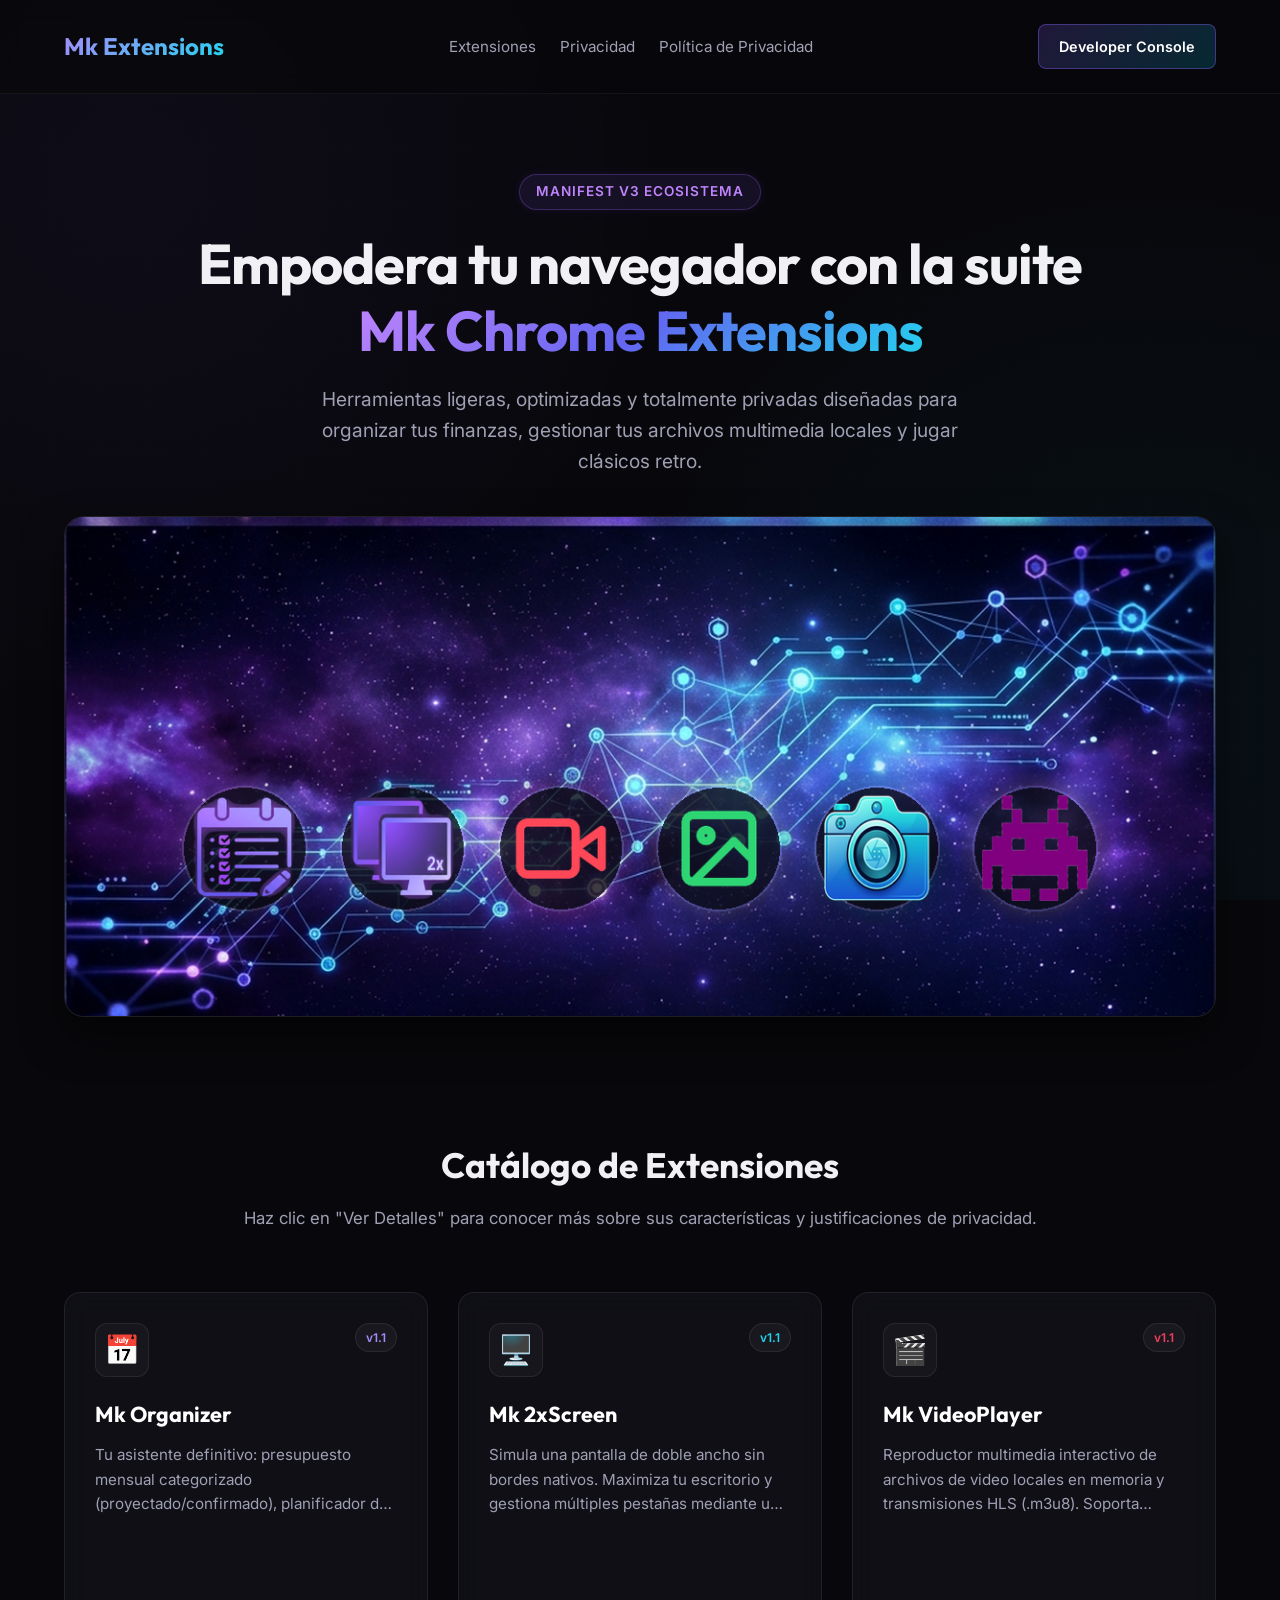
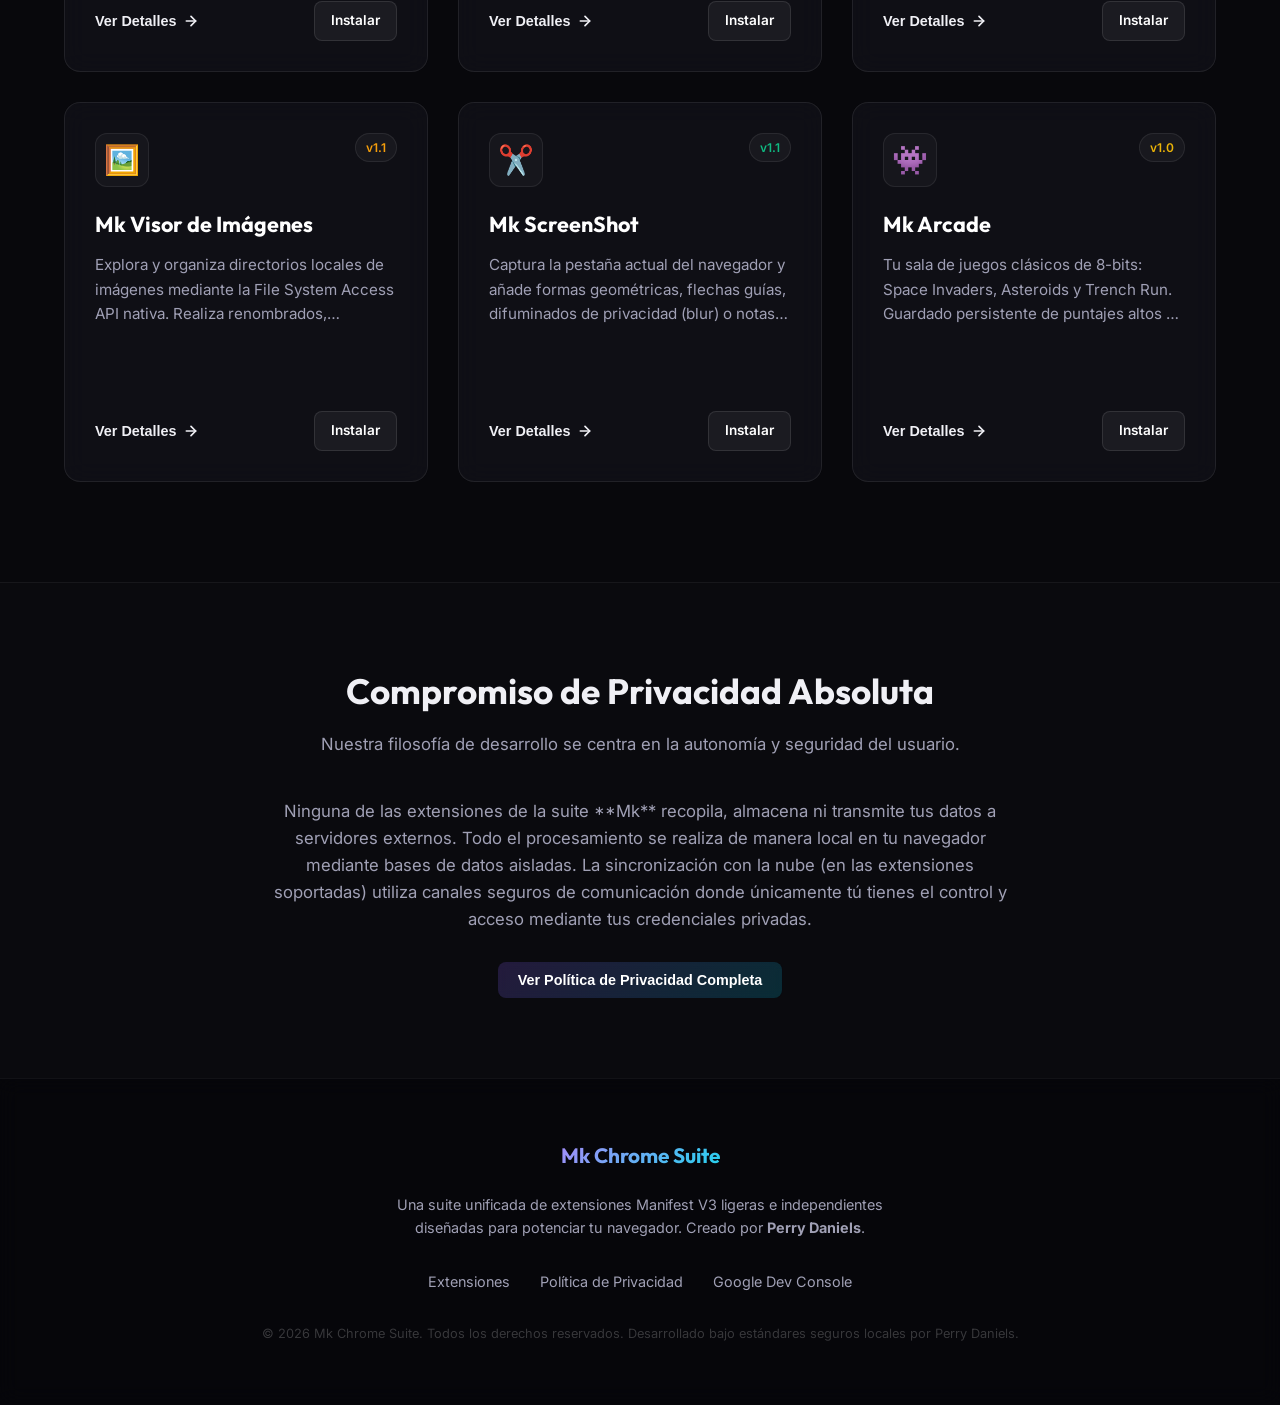
==== index.html @ 53bc796f "ultima version y pagina de productos" ====
<!DOCTYPE html>
<html lang="es">
<head>
    <meta charset="UTF-8">
    <meta name="viewport" content="width=device-width, initial-scale=1.0">
    <title>Mk Chrome Suite — Extensiones de Productividad y Multimedia</title>
    <link href="https://fonts.googleapis.com/css2?family=Outfit:wght@300;400;600;700&family=Inter:wght@300;400;500;600&display=swap" rel="stylesheet">
    <style>
        :root {
            --bg-color: #08080c;
            --card-bg: rgba(25, 25, 35, 0.45);
            --card-border: rgba(255, 255, 255, 0.08);
            --text-primary: #f0f0f5;
            --text-secondary: #a0a0b5;
            --glow-organizer: rgba(139, 92, 246, 0.25);
            --glow-screen: rgba(6, 182, 212, 0.25);
            --glow-video: rgba(244, 63, 94, 0.25);
            --glow-image: rgba(245, 158, 11, 0.25);
            --glow-screenshot: rgba(16, 185, 129, 0.25);
            --glow-arcade: rgba(234, 179, 8, 0.25);
        }

        * {
            box-sizing: border-box;
            margin: 0;
            padding: 0;
        }

        body {
            background-color: var(--bg-color);
            color: var(--text-primary);
            font-family: 'Inter', sans-serif;
            overflow-x: hidden;
            line-height: 1.6;
        }

        h1, h2, h3, .font-outfit {
            font-family: 'Outfit', sans-serif;
        }

        /* Background Decorative Gradients */
        .bg-gradient-radial {
            position: fixed;
            width: 100vw;
            height: 100vh;
            top: 0;
            left: 0;
            background: 
                radial-gradient(circle at 10% 20%, rgba(139, 92, 246, 0.05) 0%, transparent 40%),
                radial-gradient(circle at 90% 80%, rgba(6, 182, 212, 0.05) 0%, transparent 40%),
                radial-gradient(circle at 50% 50%, rgba(8, 8, 12, 1) 0%, rgba(8, 8, 12, 1) 100%);
            z-index: -2;
        }

        .grid-overlay {
            position: fixed;
            width: 100vw;
            height: 100vh;
            top: 0;
            left: 0;
            background-image: linear-gradient(rgba(255, 255, 255, 0.007) 1px, transparent 1px),
                              linear-gradient(90deg, rgba(255, 255, 255, 0.007) 1px, transparent 1px);
            background-size: 50px 50px;
            z-index: -1;
        }

        /* Container */
        .container {
            max-width: 1200px;
            margin: 0 auto;
            padding: 0 24px;
        }

        /* Header / Navbar */
        header {
            padding: 24px 0;
            border-bottom: 1px solid rgba(255, 255, 255, 0.05);
            backdrop-filter: blur(10px);
            position: sticky;
            top: 0;
            z-index: 100;
            background: rgba(8, 8, 12, 0.8);
        }

        .nav-wrapper {
            display: flex;
            justify-content: space-between;
            align-items: center;
        }

        .logo {
            font-size: 1.5rem;
            font-weight: 700;
            color: #fff;
            display: flex;
            align-items: center;
            gap: 10px;
            text-decoration: none;
            background: linear-gradient(135deg, #a78bfa 0%, #22d3ee 100%);
            -webkit-background-clip: text;
            -webkit-text-fill-color: transparent;
        }

        .nav-links {
            display: flex;
            gap: 24px;
            list-style: none;
        }

        .nav-links a {
            color: var(--text-secondary);
            text-decoration: none;
            font-size: 0.95rem;
            transition: color 0.3s;
        }

        .nav-links a:hover {
            color: #fff;
        }

        .btn-console {
            background: linear-gradient(135deg, rgba(139, 92, 246, 0.2) 0%, rgba(6, 182, 212, 0.2) 100%);
            border: 1px solid rgba(139, 92, 246, 0.4);
            color: #fff;
            padding: 10px 20px;
            border-radius: 8px;
            text-decoration: none;
            font-weight: 600;
            font-size: 0.9rem;
            transition: all 0.3s;
            backdrop-filter: blur(5px);
        }

        .btn-console:hover {
            border-color: #22d3ee;
            box-shadow: 0 0 15px rgba(34, 211, 238, 0.3);
            transform: translateY(-2px);
        }

        /* Hero Section */
        .hero {
            padding: 80px 0 40px 0;
            text-align: center;
        }

        .badge {
            background: rgba(139, 92, 246, 0.1);
            border: 1px solid rgba(139, 92, 246, 0.3);
            color: #c084fc;
            padding: 6px 16px;
            border-radius: 99px;
            font-size: 0.85rem;
            font-weight: 600;
            display: inline-block;
            margin-bottom: 20px;
            text-transform: uppercase;
            letter-spacing: 1px;
            box-shadow: 0 0 10px rgba(139, 92, 246, 0.1);
        }

        .hero h1 {
            font-size: 3.5rem;
            font-weight: 700;
            letter-spacing: -1px;
            margin-bottom: 20px;
            line-height: 1.2;
        }

        .hero h1 span {
            background: linear-gradient(135deg, #c084fc 0%, #6366f1 50%, #22d3ee 100%);
            -webkit-background-clip: text;
            -webkit-text-fill-color: transparent;
        }

        .hero p {
            font-size: 1.2rem;
            color: var(--text-secondary);
            max-width: 700px;
            margin: 0 auto 40px auto;
        }

        /* Banner Showcase */
        .banner-showcase {
            position: relative;
            margin-bottom: 80px;
            border-radius: 20px;
            overflow: hidden;
            border: 1px solid var(--card-border);
            box-shadow: 0 20px 40px rgba(0, 0, 0, 0.5);
            background: rgba(25, 25, 35, 0.2);
        }

        .banner-showcase img {
            width: 100%;
            height: auto;
            display: block;
            object-fit: cover;
        }

        /* Section Title */
        .section-header {
            text-align: center;
            margin-bottom: 60px;
        }

        .section-header h2 {
            font-size: 2.2rem;
            font-weight: 700;
            margin-bottom: 12px;
        }

        .section-header p {
            color: var(--text-secondary);
            font-size: 1.05rem;
        }

        /* Grid */
        .extensions-grid {
            display: grid;
            grid-template-columns: repeat(auto-fit, minmax(340px, 1fr));
            gap: 30px;
            margin-bottom: 100px;
        }

        /* Card styles */
        .card {
            background: var(--card-bg);
            border: 1px solid var(--card-border);
            border-radius: 16px;
            padding: 30px;
            display: flex;
            flex-direction: column;
            justify-content: space-between;
            transition: all 0.4s cubic-bezier(0.165, 0.84, 0.44, 1);
            position: relative;
            backdrop-filter: blur(12px);
            height: 380px;
        }

        .card::before {
            content: '';
            position: absolute;
            top: 0;
            left: 0;
            width: 100%;
            height: 100%;
            border-radius: 16px;
            background: radial-gradient(circle at top right, var(--glow-color, rgba(255,255,255,0.05)), transparent 60%);
            opacity: 0;
            transition: opacity 0.4s;
            z-index: -1;
        }

        .card:hover {
            transform: translateY(-8px);
            border-color: rgba(255, 255, 255, 0.15);
            box-shadow: 0 10px 30px -10px var(--glow-color);
        }

        .card:hover::before {
            opacity: 1;
        }

        .card-header {
            display: flex;
            justify-content: space-between;
            align-items: flex-start;
            margin-bottom: 20px;
        }

        .card-icon-wrapper {
            width: 54px;
            height: 54px;
            border-radius: 12px;
            display: flex;
            align-items: center;
            justify-content: center;
            background: rgba(255, 255, 255, 0.03);
            border: 1px solid rgba(255, 255, 255, 0.08);
            color: var(--icon-color, #fff);
            font-size: 1.8rem;
        }

        .card-version {
            font-size: 0.75rem;
            font-weight: 600;
            color: var(--icon-color);
            background: rgba(255, 255, 255, 0.04);
            border: 1px solid rgba(255, 255, 255, 0.08);
            padding: 4px 10px;
            border-radius: 20px;
        }

        .card-body h3 {
            font-size: 1.35rem;
            font-weight: 700;
            margin-bottom: 12px;
            color: #fff;
        }

        .card-body p {
            color: var(--text-secondary);
            font-size: 0.95rem;
            margin-bottom: 20px;
            display: -webkit-box;
            -webkit-line-clamp: 3;
            -webkit-box-orient: vertical;
            overflow: hidden;
            text-overflow: ellipsis;
        }

        .card-footer {
            display: flex;
            justify-content: space-between;
            align-items: center;
            margin-top: auto;
        }

        .btn-more {
            background: none;
            border: none;
            color: var(--text-primary);
            cursor: pointer;
            font-size: 0.9rem;
            font-weight: 600;
            display: flex;
            align-items: center;
            gap: 6px;
            transition: color 0.3s;
        }

        .btn-more:hover {
            color: var(--icon-color);
        }

        .btn-more svg {
            transition: transform 0.3s;
        }

        .btn-more:hover svg {
            transform: translateX(4px);
        }

        .btn-install {
            color: #fff;
            text-decoration: none;
            font-size: 0.85rem;
            font-weight: 600;
            background: rgba(255, 255, 255, 0.05);
            border: 1px solid rgba(255, 255, 255, 0.1);
            padding: 8px 16px;
            border-radius: 8px;
            transition: all 0.3s;
        }

        .btn-install:hover {
            background: var(--icon-color);
            border-color: var(--icon-color);
            box-shadow: 0 0 10px rgba(255, 255, 255, 0.1);
        }

        /* Modal / Overlay Detail Dialog */
        .modal {
            position: fixed;
            top: 0;
            left: 0;
            width: 100vw;
            height: 100vh;
            background: rgba(5, 5, 8, 0.85);
            backdrop-filter: blur(15px);
            z-index: 500;
            opacity: 0;
            pointer-events: none;
            transition: opacity 0.4s cubic-bezier(0.165, 0.84, 0.44, 1);
            display: flex;
            align-items: center;
            justify-content: center;
            padding: 20px;
        }

        .modal.active {
            opacity: 1;
            pointer-events: all;
        }

        .modal-content {
            background: #0e0e15;
            border: 1px solid rgba(255, 255, 255, 0.1);
            border-radius: 24px;
            max-width: 650px;
            width: 100%;
            padding: 40px;
            transform: scale(0.95);
            transition: transform 0.4s cubic-bezier(0.165, 0.84, 0.44, 1);
            position: relative;
            max-height: 90vh;
            overflow-y: auto;
        }

        .modal.active .modal-content {
            transform: scale(1);
        }

        .modal-close {
            position: absolute;
            top: 24px;
            right: 24px;
            background: rgba(255, 255, 255, 0.05);
            border: 1px solid rgba(255, 255, 255, 0.08);
            color: #fff;
            width: 36px;
            height: 36px;
            border-radius: 50%;
            display: flex;
            align-items: center;
            justify-content: center;
            cursor: pointer;
            font-size: 1.1rem;
            transition: all 0.3s;
        }

        .modal-close:hover {
            background: rgba(255, 255, 255, 0.1);
            transform: rotate(90deg);
        }

        .modal-header {
            display: flex;
            gap: 20px;
            align-items: center;
            margin-bottom: 24px;
        }

        .modal-title-wrap h3 {
            font-size: 1.8rem;
            font-weight: 700;
            color: #fff;
        }

        .modal-features {
            margin-bottom: 30px;
        }

        .modal-features h4 {
            font-size: 1.05rem;
            font-weight: 600;
            margin-bottom: 12px;
            color: #fff;
            border-left: 3px solid var(--theme-color);
            padding-left: 10px;
        }

        .modal-features ul {
            list-style: none;
            padding-left: 0;
            display: flex;
            flex-direction: column;
            gap: 8px;
        }

        .modal-features li {
            position: relative;
            padding-left: 20px;
            color: var(--text-secondary);
            font-size: 0.95rem;
        }

        .modal-features li::before {
            content: '✓';
            position: absolute;
            left: 0;
            color: var(--theme-color);
            font-weight: 700;
        }

        .modal-permissions {
            background: rgba(255, 255, 255, 0.02);
            border: 1px solid rgba(255, 255, 255, 0.05);
            border-radius: 12px;
            padding: 16px;
            margin-bottom: 30px;
        }

        .modal-permissions h4 {
            font-size: 0.95rem;
            font-weight: 600;
            margin-bottom: 8px;
            color: #fff;
        }

        .modal-permissions p {
            font-size: 0.85rem;
            color: var(--text-secondary);
        }

        .modal-action-btn {
            display: block;
            width: 100%;
            text-align: center;
            background: var(--theme-color);
            color: #fff;
            text-decoration: none;
            padding: 14px;
            border-radius: 10px;
            font-weight: 600;
            font-size: 0.95rem;
            transition: all 0.3s;
        }

        .modal-action-btn:hover {
            box-shadow: 0 0 15px var(--theme-color);
            filter: brightness(1.1);
        }

        /* Footer */
        footer {
            border-top: 1px solid rgba(255, 255, 255, 0.05);
            padding: 60px 0;
            text-align: center;
            background: rgba(5, 5, 8, 0.5);
            backdrop-filter: blur(10px);
        }

        .footer-logo {
            font-size: 1.3rem;
            font-weight: 700;
            margin-bottom: 20px;
            background: linear-gradient(135deg, #a78bfa 0%, #22d3ee 100%);
            -webkit-background-clip: text;
            -webkit-text-fill-color: transparent;
            display: inline-block;
        }

        .footer-desc {
            color: var(--text-secondary);
            font-size: 0.9rem;
            max-width: 500px;
            margin: 0 auto 30px auto;
        }

        .footer-links {
            display: flex;
            justify-content: center;
            gap: 30px;
            list-style: none;
            margin-bottom: 30px;
        }

        .footer-links a {
            color: var(--text-secondary);
            text-decoration: none;
            font-size: 0.9rem;
            transition: color 0.3s;
        }

        .footer-links a:hover {
            color: #fff;
        }

        .copyright {
            font-size: 0.8rem;
            color: rgba(255, 255, 255, 0.2);
        }

        /* Responsive */
        @media (max-width: 768px) {
            .hero h1 {
                font-size: 2.5rem;
            }
            .hero p {
                font-size: 1.05rem;
            }
            .nav-links {
                display: none;
            }
        }
    </style>
</head>
<body>

    <div class="bg-gradient-radial"></div>
    <div class="grid-overlay"></div>

    <header>
        <div class="container nav-wrapper">
            <a href="#" class="logo font-outfit">Mk Extensions</a>
            <ul class="nav-links">
                <li><a href="#extensions">Extensiones</a></li>
                <li><a href="#privacy">Privacidad</a></li>
                <li><a href="#" id="link-privacy-policy">Política de Privacidad</a></li>
            </ul>
            <a href="https://chrome.google.com/webstore/devconsole/43564c73-7a3f-4d6f-b5d5-b1f2de2d32bf" target="_blank" class="btn-console">Developer Console</a>
        </div>
    </header>

    <main class="container">
        <!-- Hero Section -->
        <section class="hero">
            <div class="badge">Manifest V3 Ecosistema</div>
            <h1>Empodera tu navegador con la suite <br><span>Mk Chrome Extensions</span></h1>
            <p>Herramientas ligeras, optimizadas y totalmente privadas diseñadas para organizar tus finanzas, gestionar tus archivos multimedia locales y jugar clásicos retro.</p>
            
            <div class="banner-showcase">
                <img src="assets/suite_banner.png" alt="Showcase de Mk Chrome Suite">
            </div>
        </section>

        <!-- Extensions Section -->
        <section id="extensions">
            <div class="section-header">
                <h2>Catálogo de Extensiones</h2>
                <p>Haz clic en "Ver Detalles" para conocer más sobre sus características y justificaciones de privacidad.</p>
            </div>

            <div class="extensions-grid">
                <!-- 1. Mk Organizer -->
                <div class="card" style="--glow-color: var(--glow-organizer); --icon-color: #a78bfa;" data-ext="organizer">
                    <div class="card-header">
                        <div class="card-icon-wrapper">📅</div>
                        <span class="card-version">v1.1</span>
                    </div>
                    <div class="card-body">
                        <h3>Mk Organizer</h3>
                        <p>Tu asistente definitivo: presupuesto mensual categorizado (proyectado/confirmado), planificador de deudas por Bola de Nieve, metas de ahorro multi-moneda, Kanban y gestor de claves.</p>
                    </div>
                    <div class="card-footer">
                        <button class="btn-more">
                            Ver Detalles
                            <svg width="16" height="16" viewBox="0 0 24 24" fill="none" stroke="currentColor" stroke-width="2.5" stroke-linecap="round" stroke-linejoin="round"><line x1="5" y1="12" x2="19" y2="12"></line><polyline points="12 5 19 12 12 19"></polyline></svg>
                        </button>
                        <a href="https://chromewebstore.google.com/detail/mk-agenda-notas/phebjjgpcneapmgppmppicefookimdfk?hl=es-419&authuser=0" target="_blank" class="btn-install">Instalar</a>
                    </div>
                </div>

                <!-- 2. Mk 2xScreen -->
                <div class="card" style="--glow-color: var(--glow-screen); --icon-color: #22d3ee;" data-ext="twoscreen">
                    <div class="card-header">
                        <div class="card-icon-wrapper">🖥️</div>
                        <span class="card-version">v1.1</span>
                    </div>
                    <div class="card-body">
                        <h3>Mk 2xScreen</h3>
                        <p>Simula una pantalla de doble ancho sin bordes nativos. Maximiza tu escritorio y gestiona múltiples pestañas mediante una barra flotante e inteligente tipo Minichrome.</p>
                    </div>
                    <div class="card-footer">
                        <button class="btn-more">
                            Ver Detalles
                            <svg width="16" height="16" viewBox="0 0 24 24" fill="none" stroke="currentColor" stroke-width="2.5" stroke-linecap="round" stroke-linejoin="round"><line x1="5" y1="12" x2="19" y2="12"></line><polyline points="12 5 19 12 12 19"></polyline></svg>
                        </button>
                        <a href="https://chromewebstore.google.com/detail/mk-2xscreen/jhddmkehgmagebjjifoppgbdmedcnknd?hl=es-419&authuser=0" target="_blank" class="btn-install">Instalar</a>
                    </div>
                </div>

                <!-- 3. Mk VideoPlayer -->
                <div class="card" style="--glow-color: var(--glow-video); --icon-color: #f43f5e;" data-ext="videoplayer">
                    <div class="card-header">
                        <div class="card-icon-wrapper">🎬</div>
                        <span class="card-version">v1.1</span>
                    </div>
                    <div class="card-body">
                        <h3>Mk VideoPlayer</h3>
                        <p>Reproductor multimedia interactivo de archivos de video locales en memoria y transmisiones HLS (.m3u8). Soporta playlists, historial de progreso y etiquetas personalizadas.</p>
                    </div>
                    <div class="card-footer">
                        <button class="btn-more">
                            Ver Detalles
                            <svg width="16" height="16" viewBox="0 0 24 24" fill="none" stroke="currentColor" stroke-width="2.5" stroke-linecap="round" stroke-linejoin="round"><line x1="5" y1="12" x2="19" y2="12"></line><polyline points="12 5 19 12 12 19"></polyline></svg>
                        </button>
                        <a href="https://chromewebstore.google.com/detail/mk-videoplayer/icbdlconfggomjahkjogeifimddnampi?hl=es-419&authuser=0" target="_blank" class="btn-install">Instalar</a>
                    </div>
                </div>

                <!-- 4. Mk Visor de Imágenes -->
                <div class="card" style="--glow-color: var(--glow-image); --icon-color: #f59e0b;" data-ext="imageplayer">
                    <div class="card-header">
                        <div class="card-icon-wrapper">🖼️</div>
                        <span class="card-version">v1.1</span>
                    </div>
                    <div class="card-body">
                        <h3>Mk Visor de Imágenes</h3>
                        <p>Explora y organiza directorios locales de imágenes mediante la File System Access API nativa. Realiza renombrados, desplazamientos y eliminaciones 100% de manera local.</p>
                    </div>
                    <div class="card-footer">
                        <button class="btn-more">
                            Ver Detalles
                            <svg width="16" height="16" viewBox="0 0 24 24" fill="none" stroke="currentColor" stroke-width="2.5" stroke-linecap="round" stroke-linejoin="round"><line x1="5" y1="12" x2="19" y2="12"></line><polyline points="12 5 19 12 12 19"></polyline></svg>
                        </button>
                        <a href="https://chromewebstore.google.com/detail/mk-visor-de-im%C3%A1genes/aifhjgdmiigpkklmbjpokbkdjgojkgbb?hl=es-419&authuser=0" target="_blank" class="btn-install">Instalar</a>
                    </div>
                </div>

                <!-- 5. Mk ScreenShot -->
                <div class="card" style="--glow-color: var(--glow-screenshot); --icon-color: #10b981;" data-ext="screenshot">
                    <div class="card-header">
                        <div class="card-icon-wrapper">✂️</div>
                        <span class="card-version">v1.1</span>
                    </div>
                    <div class="card-body">
                        <h3>Mk ScreenShot</h3>
                        <p>Captura la pestaña actual del navegador y añade formas geométricas, flechas guías, difuminados de privacidad (blur) o notas flotantes antes de guardar.</p>
                    </div>
                    <div class="card-footer">
                        <button class="btn-more">
                            Ver Detalles
                            <svg width="16" height="16" viewBox="0 0 24 24" fill="none" stroke="currentColor" stroke-width="2.5" stroke-linecap="round" stroke-linejoin="round"><line x1="5" y1="12" x2="19" y2="12"></line><polyline points="12 5 19 12 12 19"></polyline></svg>
                        </button>
                        <a href="https://chromewebstore.google.com/detail/mk-screenshot/fieajpanbbbpobmfajnbpgeolicijojd?hl=es-419&authuser=0" target="_blank" class="btn-install">Instalar</a>
                    </div>
                </div>

                <!-- 6. Mk Arcade -->
                <div class="card" style="--glow-color: var(--glow-arcade); --icon-color: #eab308;" data-ext="arcade">
                    <div class="card-header">
                        <div class="card-icon-wrapper">👾</div>
                        <span class="card-version">v1.0</span>
                    </div>
                    <div class="card-body">
                        <h3>Mk Arcade</h3>
                        <p>Tu sala de juegos clásicos de 8-bits: Space Invaders, Asteroids y Trench Run. Guardado persistente de puntajes altos de forma local, 100% offline y sin anuncios.</p>
                    </div>
                    <div class="card-footer">
                        <button class="btn-more">
                            Ver Detalles
                            <svg width="16" height="16" viewBox="0 0 24 24" fill="none" stroke="currentColor" stroke-width="2.5" stroke-linecap="round" stroke-linejoin="round"><line x1="5" y1="12" x2="19" y2="12"></line><polyline points="12 5 19 12 12 19"></polyline></svg>
                        </button>
                        <a href="#" class="btn-install">Instalar</a>
                    </div>
                </div>
            </div>
        </section>
    </main>

    <!-- Global Privacy Section in Page -->
    <section id="privacy" style="background: rgba(255, 255, 255, 0.01); border-top: 1px solid rgba(255,255,255,0.05); padding: 80px 0;">
        <div class="container" style="max-width: 800px; text-align: center;">
            <div class="section-header" style="margin-bottom: 40px;">
                <h2>Compromiso de Privacidad Absoluta</h2>
                <p>Nuestra filosofía de desarrollo se centra en la autonomía y seguridad del usuario.</p>
            </div>
            <p style="color: var(--text-secondary); margin-bottom: 30px; font-size: 1.05rem;">
                Ninguna de las extensiones de la suite **Mk** recopila, almacena ni transmite tus datos a servidores externos. Todo el procesamiento se realiza de manera local en tu navegador mediante bases de datos aisladas.
                La sincronización con la nube (en las extensiones soportadas) utiliza canales seguros de comunicación donde únicamente tú tienes el control y acceso mediante tus credenciales privadas.
            </p>
            <button id="btn-privacy-full" class="btn-console" style="display: inline-block; cursor: pointer; border: none;">Ver Política de Privacidad Completa</button>
        </div>
    </section>

    <footer>
        <div class="container">
            <span class="footer-logo font-outfit">Mk Chrome Suite</span>
            <p class="footer-desc">Una suite unificada de extensiones Manifest V3 ligeras e independientes diseñadas para potenciar tu navegador. Creado por <strong>Perry Daniels</strong>.</p>
            <ul class="footer-links">
                <li><a href="#extensions">Extensiones</a></li>
                <li><a href="#" id="link-privacy-footer">Política de Privacidad</a></li>
                <li><a href="https://chrome.google.com/webstore/devconsole/43564c73-7a3f-4d6f-b5d5-b1f2de2d32bf" target="_blank">Google Dev Console</a></li>
            </ul>
            <p class="copyright">&copy; 2026 Mk Chrome Suite. Todos los derechos reservados. Desarrollado bajo estándares seguros locales por Perry Daniels.</p>
        </div>
    </footer>

    <!-- Overlay Dialog (Modal) -->
    <div class="modal" id="detail-modal">
        <div class="modal-content">
            <button class="modal-close">&times;</button>
            <div class="modal-header">
                <div class="card-icon-wrapper" id="modal-icon" style="font-size: 2.2rem; width: 64px; height: 64px;">📁</div>
                <div class="modal-title-wrap">
                    <h3 id="modal-title">Nombre de la Extensión</h3>
                    <span id="modal-ver" class="card-version" style="display: inline-block; margin-top: 4px;">v1.0</span>
                </div>
            </div>
            <div class="modal-features">
                <h4 id="modal-accent-header">Características Principales</h4>
                <ul id="modal-list">
                    <!-- Dinámico -->
                </ul>
            </div>
            <div class="modal-permissions" id="modal-perm-box">
                <h4>🔒 Justificación de Permisos (CWS)</h4>
                <p id="modal-perm-desc">Descripción de permisos de la extensión.</p>
            </div>
            <a href="#" class="modal-action-btn" id="modal-action">Instalar Extensión</a>
        </div>
    </div>

    <!-- Privacy Policy Modal -->
    <div class="modal" id="privacy-modal">
        <div class="modal-content" style="max-width: 750px; --theme-color: #10b981;">
            <button class="modal-close" id="privacy-close">&times;</button>
            <div class="modal-header">
                <div class="card-icon-wrapper" style="font-size: 2.2rem; width: 64px; height: 64px; --icon-color: #10b981; background: rgba(16,185,129,0.1);">🔒</div>
                <div class="modal-title-wrap">
                    <h3>Política de Privacidad</h3>
                    <span class="card-version" style="display: inline-block; margin-top: 4px; color: #10b981;">Suite Mk Extensions</span>
                </div>
            </div>
            <div style="color: var(--text-secondary); font-size: 0.95rem; display: flex; flex-direction: column; gap: 20px; line-height: 1.7; overflow-y: auto; max-height: 60vh; padding-right: 10px; text-align: left;">
                <p>Esta política de privacidad describe cómo se maneja la información en las extensiones de Chrome desarrolladas para este ecosistema, incluyendo <strong>Mk 2xScreen</strong>, <strong>Mk VideoPlayer</strong>, <strong>Mk Visor de Imágenes (ImagePlayer)</strong>, <strong>Mk Organizer</strong> y <strong>Mk ScreenShot</strong>.</p>
                
                <div>
                    <h4 style="color: #fff; margin-bottom: 8px; font-size: 1.1rem;">1. Recopilación de Información</h4>
                    <p><strong>Ninguna de nuestras extensiones recopila, almacena, rastrea ni comparte datos personales, información de navegación ni ningún tipo de información sensible del usuario.</strong> El desarrollo está estructurado bajo la filosofía de privacidad absoluta y autonomía del usuario.</p>
                </div>

                <div>
                    <h4 style="color: #fff; margin-bottom: 8px; font-size: 1.1rem;">2. Almacenamiento Local (Local Only)</h4>
                    <p>Toda la información y configuraciones introducidas por el usuario (como claves del gestor de contraseñas, presupuestos, deudas, tableros Kanban, historial de videos, favoritos de navegación, etc.) se almacenan localmente de manera segura en el navegador del usuario a través de la API <code>chrome.storage.local</code>.</p>
                    <p>No existe ningún servidor externo de nuestra parte que reciba, procese o guarde estos datos.</p>
                </div>

                <div>
                    <h4 style="color: #fff; margin-bottom: 8px; font-size: 1.1rem;">3. Sincronización en la Nube</h4>
                    <p>Algunas extensiones (como <code>Mk Organizer</code>) permiten al usuario realizar una sincronización voluntaria en la nube:</p>
                    <ul style="list-style: disc; padding-left: 20px; margin-top: 8px; display: flex; flex-direction: column; gap: 6px;">
                        <li>Esta sincronización se realiza de manera segura y directa a la cuenta personal de Google Drive del propio usuario mediante la API OAuth 2.0.</li>
                        <li>La extensión únicamente crea y accede a un archivo específico llamado <code>mkorganizer_data.json</code> dentro de tu espacio privado de Google Drive.</li>
                        <li>De nuestra parte, no se tiene acceso a tus credenciales de Google ni a los datos almacenados en dicho archivo.</li>
                    </ul>
                </div>

                <div>
                    <h4 style="color: #fff; margin-bottom: 8px; font-size: 1.1rem;">4. Cambios en esta Política</h4>
                    <p>Nos reservamos el derecho de actualizar esta política de privacidad si se añaden funciones a la suite de extensiones. No obstante, el principio de privacidad absoluta, almacenamiento estrictamente local y nula recolección de datos permanecerá inmutable.</p>
                </div>

                <div style="background: rgba(255, 255, 255, 0.02); border: 1px solid rgba(255, 255, 255, 0.05); border-radius: 12px; padding: 16px; margin-top: 10px;">
                    <h4 style="color: #fff; margin-bottom: 6px; font-size: 1rem;">Contacto del Desarrollador</h4>
                    <p>Para resolver cualquier duda relacionada con las extensiones o su política de privacidad, puedes contactar al desarrollador oficial:</p>
                    <p style="margin-top: 6px; font-weight: 600; color: #fff;">Autor: Perry Daniels</p>
                </div>
            </div>
        </div>
    </div>

    <script>
        // Data for dynamic modals
        const extensionData = {
            organizer: {
                title: "Mk Organizer",
                icon: "📅",
                version: "v1.1",
                color: "#a78bfa",
                link: "https://chromewebstore.google.com/detail/mk-agenda-notas/phebjjgpcneapmgppmppicefookimdfk?hl=es-419&authuser=0",
                features: [
                    "Presupuesto categorizado interactivo con barra de progreso dual.",
                    "Planificador inteligente de deudas usando el método Bola de Nieve.",
                    "Planificación de metas de ahorro multi-moneda (Q / US$) asociadas al presupuesto.",
                    "Tablero de tareas visual e interactivo estilo Kanban (drag & drop).",
                    "Agenda y calendario interactivo de tareas y recordatorios.",
                    "Gestor de claves y contraseñas local con autocompletado nativo.",
                    "Sincronización en la nube opcional y encriptada en Google Drive (OAuth 2.0)."
                ],
                permissions: "Requiere 'storage' (guardado de bases de datos), 'activeTab' (sugerir y rellenar contraseñas) e 'identity' (sincronización voluntaria con Google Drive). Los permisos de Host se utilizan localmente para capturar e interceptar inicios de sesión y ofrecer guardado."
            },
            twoscreen: {
                title: "Mk 2xScreen",
                icon: "🖥️",
                version: "v1.1",
                color: "#22d3ee",
                link: "https://chromewebstore.google.com/detail/mk-2xscreen/jhddmkehgmagebjjifoppgbdmedcnknd?hl=es-419&authuser=0",
                features: [
                    "Simulación de monitor panorámico dual sin bordes de ventana molestos.",
                    "Barra de direcciones flotante e inteligente tipo Minichrome.",
                    "Navegación completa con botones de ir atrás, adelante, actualizar e historial.",
                    "Control de favoritos locales y zoom adaptable mediante atajos.",
                    "Integración directa con complementos de vídeo, imágenes y capturas de la suite."
                ],
                permissions: "Requiere 'system.display' (cálculo de resoluciones del monitor), 'storage' (guardado de pestañas y favoritos) e 'host_permissions' (<all_urls>) para poder cargar páginas web embebidas sin problemas de CORS."
            },
            videoplayer: {
                title: "Mk VideoPlayer",
                icon: "🎬",
                version: "v1.1",
                color: "#f43f5e",
                link: "https://chromewebstore.google.com/detail/mk-videoplayer/icbdlconfggomjahkjogeifimddnampi?hl=es-419&authuser=0",
                features: [
                    "Reproductor de vídeo local arrastrando archivos directamente en el navegador.",
                    "Compatibilidad nativa con flujos y transmisiones de streaming HLS (.m3u8).",
                    "Creación, edición y ordenamiento interactivo de listas de reproducción.",
                    "Asignación de etiquetas para clasificar y filtrar contenido rápidamente.",
                    "Registro privado de progreso de reproducción para reanudar videos."
                ],
                permissions: "Solo requiere el permiso de 'storage' para almacenar las listas de reproducción, configuraciones de audio y el historial de progreso de los videos del usuario."
            },
            imageplayer: {
                title: "Mk Visor de Imágenes",
                icon: "🖼️",
                version: "v1.1",
                color: "#f59e0b",
                link: "https://chromewebstore.google.com/detail/mk-visor-de-im%C3%A1genes/aifhjgdmiigpkklmbjpokbkdjgojkgbb?hl=es-419&authuser=0",
                features: [
                    "Exploración ágil de carpetas de imágenes del disco local del ordenador.",
                    "Lightbox premium con controles de zoom y desplazamiento pan libre por arrastre.",
                    "Gestión de ficheros nativa: renombrar, mover y borrar directamente desde la app.",
                    "Filtros de búsqueda, ordenamiento alfabético y ordenamiento por fecha.",
                    "Desactivación controlada en dispositivos móviles o iOS para evitar errores."
                ],
                permissions: "No requiere permisos declarativos en el archivo de manifiesto (permissions: []). Funciona mediante consentimiento en tiempo de ejecución del navegador mediante la File System Access API nativa."
            },
            screenshot: {
                title: "Mk ScreenShot",
                icon: "✂️",
                version: "v1.1",
                color: "#10b981",
                link: "https://chromewebstore.google.com/detail/mk-screenshot/fieajpanbbbpobmfajnbpgeolicijojd?hl=es-419&authuser=0",
                features: [
                    "Capturas instantáneas de la pestaña web activa o pantallas completas.",
                    "Editor gráfico en canvas integrado directamente en la extensión.",
                    "Herramientas de anotación: flechas, recuadros, texto y numeración de pasos.",
                    "Herramienta de difuminado (blur) para proteger información confidencial.",
                    "Descarga directa en PNG/JPEG o copia al portapapeles con un clic."
                ],
                permissions: "Requiere 'activeTab' para poder capturar la pestaña en la que el usuario haga clic para disparar la extensión, y 'storage' para guardar historial de capturas temporal."
            },
            arcade: {
                title: "Mk Arcade",
                icon: "👾",
                version: "v1.0",
                color: "#eab308",
                link: "#",
                features: [
                    "Consola de juegos clásicos de 8 bits integrada en tu navegador.",
                    "Juego clásico Space Invaders con disparos y oleadas alienígenas.",
                    "Juego Asteroids con controles de inercia y colisiones espaciales.",
                    "Juego Trench Run en primera persona y esquivado de obstáculos tridimensional.",
                    "Guardado automático y visualización de récords máximos por juego."
                ],
                permissions: "Requiere únicamente el permiso de 'storage' para el guardado local y persistente de tus récords máximos (high scores) en la base de datos local de tu navegador."
            }
        };

        const modal = document.getElementById('detail-modal');
        const modalContent = modal.querySelector('.modal-content');
        const closeBtn = modal.querySelector('.modal-close');

        // Open details
        document.querySelectorAll('.card').forEach(card => {
            const btn = card.querySelector('.btn-more');
            const extKey = card.dataset.ext;
            const data = extensionData[extKey];

            if (btn && data) {
                btn.addEventListener('click', (e) => {
                    e.stopPropagation();
                    
                    // Fill modal details
                    document.getElementById('modal-icon').innerText = data.icon;
                    document.getElementById('modal-title').innerText = data.title;
                    document.getElementById('modal-ver').innerText = data.version;
                    document.getElementById('modal-perm-desc').innerText = data.permissions;
                    
                    // Theme coloring
                    modalContent.style.setProperty('--theme-color', data.color);
                    document.getElementById('modal-icon').style.setProperty('--icon-color', data.color);
                    
                    // Clear and populate feature list
                    const list = document.getElementById('modal-list');
                    list.innerHTML = '';
                    data.features.forEach(f => {
                        const li = document.createElement('li');
                        li.innerText = f;
                        list.appendChild(li);
                    });

                    // Update action link
                    const installBtn = document.getElementById('modal-action');
                    installBtn.href = data.link || '#';
                    installBtn.target = data.link && data.link !== '#' ? '_blank' : '_self';
                    installBtn.style.background = data.color;
                    installBtn.style.boxShadow = `0 4px 15px ${data.color}44`;
                    
                    modal.classList.add('active');
                });
            }
        });

        // Close details
        closeBtn.addEventListener('click', closeContextMenu);
        modal.addEventListener('click', (e) => {
            if (e.target === modal) closeContextMenu();
        });

        function closeContextMenu() {
            modal.classList.remove('active');
        }

        // Privacy Modal Logic
        const privacyModal = document.getElementById('privacy-modal');
        const privacyClose = document.getElementById('privacy-close');
        
        function openPrivacyModal(e) {
            if (e) e.preventDefault();
            privacyModal.classList.add('active');
        }

        function closePrivacyModal() {
            privacyModal.classList.remove('active');
        }

        // Event listeners to open
        const linkHeader = document.getElementById('link-privacy-policy');
        const btnBody = document.getElementById('btn-privacy-full');
        const linkFooter = document.getElementById('link-privacy-footer');

        if (linkHeader) linkHeader.addEventListener('click', openPrivacyModal);
        if (btnBody) btnBody.addEventListener('click', openPrivacyModal);
        if (linkFooter) linkFooter.addEventListener('click', openPrivacyModal);

        // Event listeners to close
        if (privacyClose) privacyClose.addEventListener('click', closePrivacyModal);
        if (privacyModal) {
            privacyModal.addEventListener('click', (e) => {
                if (e.target === privacyModal) closePrivacyModal();
            });
        }
    </script>
</body>
</html>
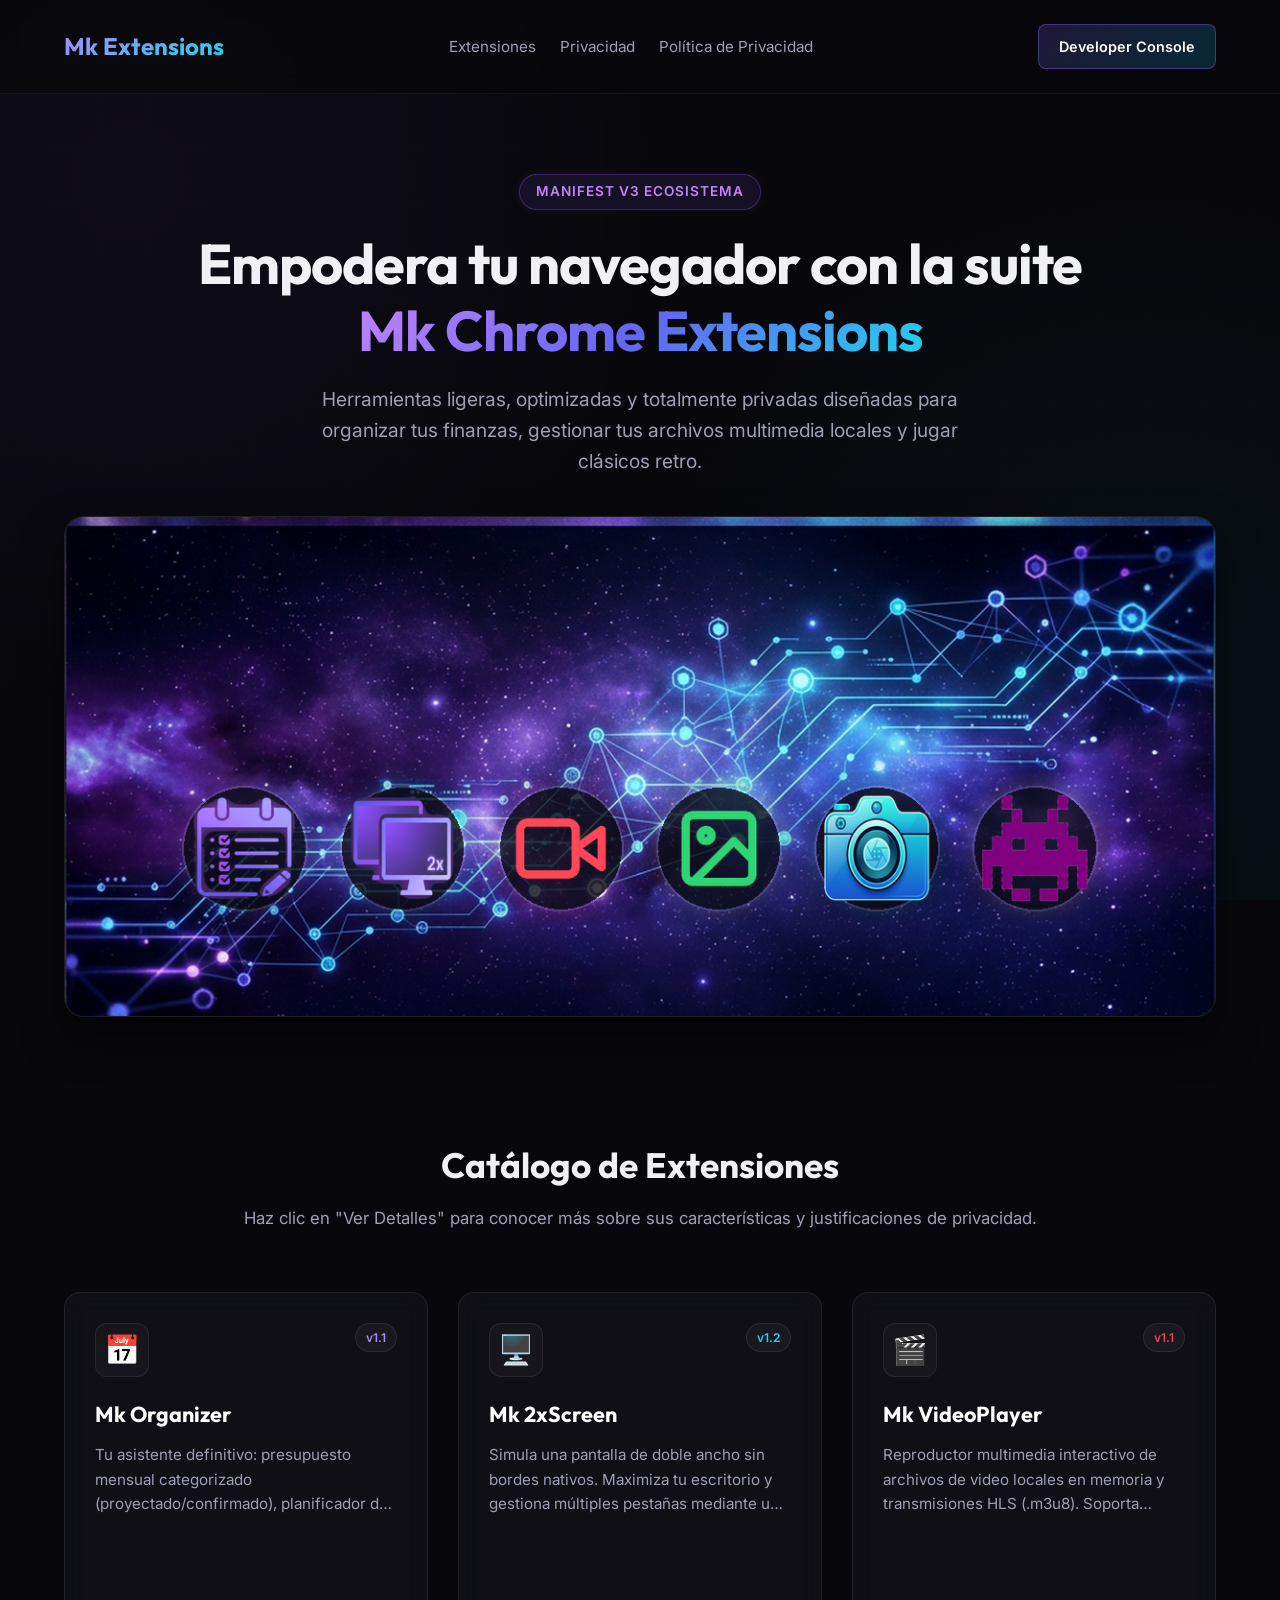
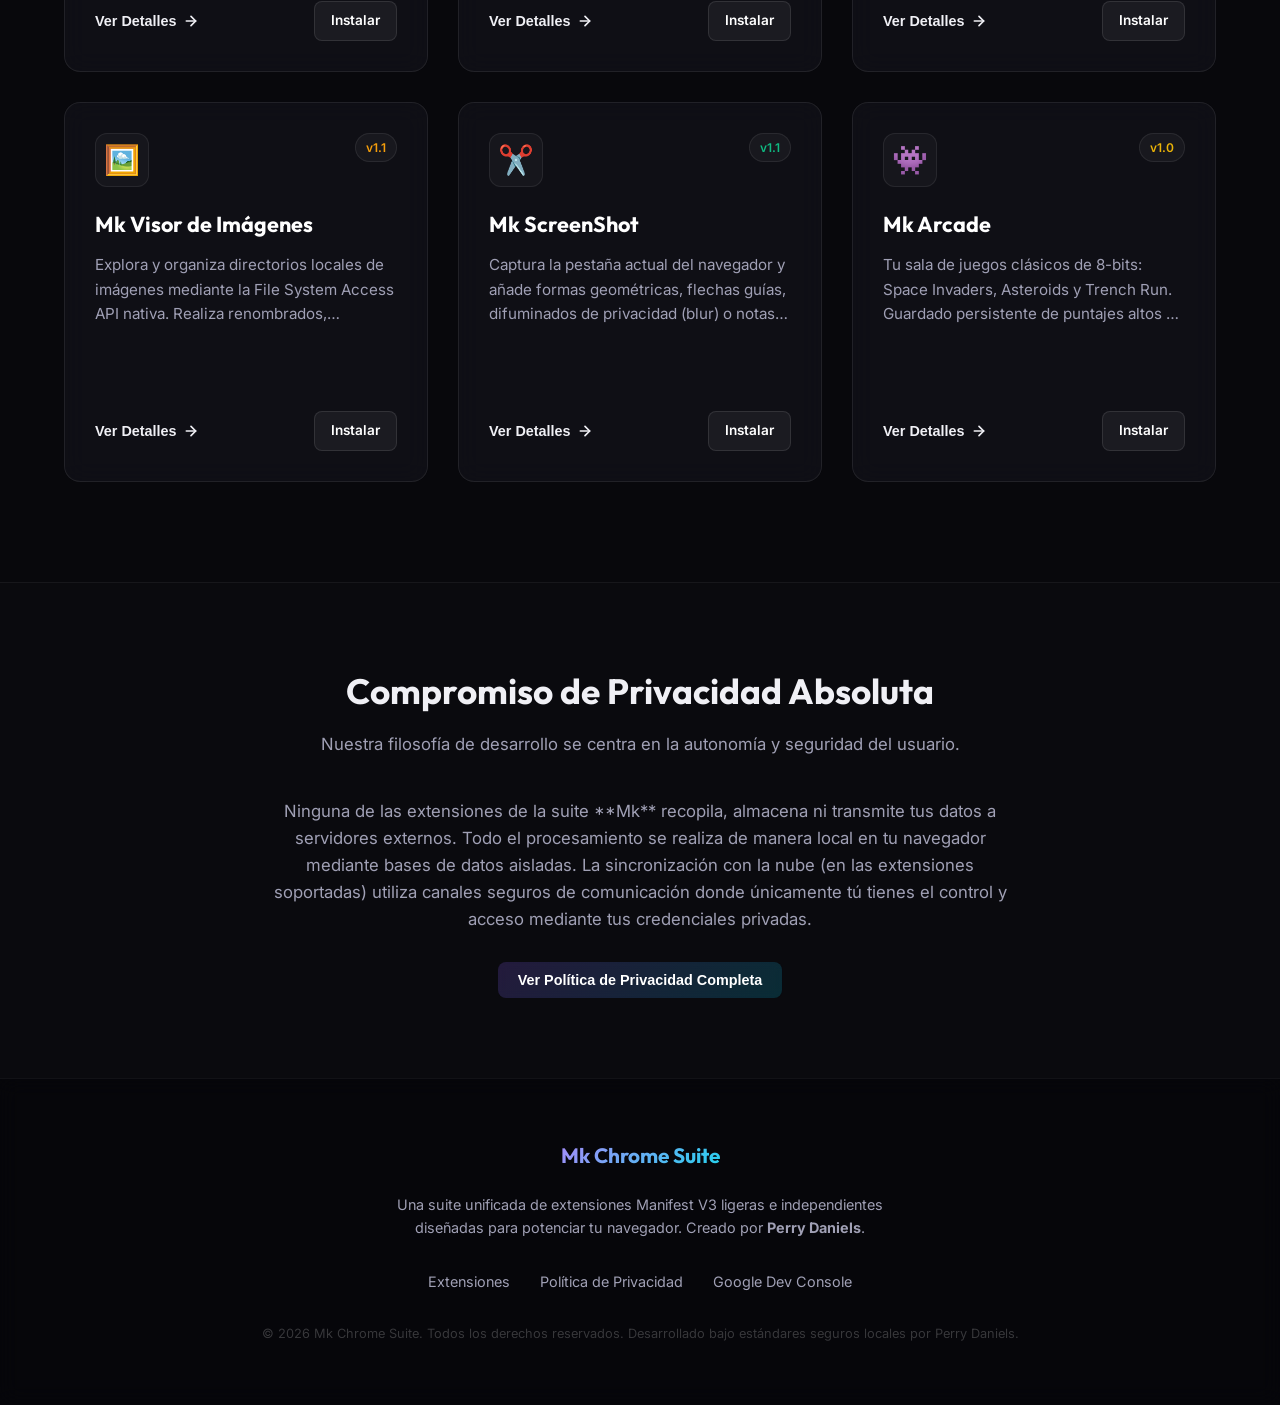
==== commit c6c97768: "actualizacion descripciones web y readme" ====
--- a/index.html
+++ b/index.html
@@ -636,7 +636,7 @@
                 <div class="card" style="--glow-color: var(--glow-screen); --icon-color: #22d3ee;" data-ext="twoscreen">
                     <div class="card-header">
                         <div class="card-icon-wrapper">🖥️</div>
-                        <span class="card-version">v1.1</span>
+                        <span class="card-version">v1.2</span>
                     </div>
                     <div class="card-body">
                         <h3>Mk 2xScreen</h3>
@@ -723,7 +723,7 @@
                             Ver Detalles
                             <svg width="16" height="16" viewBox="0 0 24 24" fill="none" stroke="currentColor" stroke-width="2.5" stroke-linecap="round" stroke-linejoin="round"><line x1="5" y1="12" x2="19" y2="12"></line><polyline points="12 5 19 12 12 19"></polyline></svg>
                         </button>
-                        <a href="#" class="btn-install">Instalar</a>
+                        <a href="https://chromewebstore.google.com/detail/mk-arcade/lmbbbpfpaemgbaclnbkgnjkecpoeocpc?hl=es-419&utm_source=ext_sidebar" target="_blank" class="btn-install">Instalar</a>
                     </div>
                 </div>
             </div>
@@ -855,7 +855,7 @@
             twoscreen: {
                 title: "Mk 2xScreen",
                 icon: "🖥️",
-                version: "v1.1",
+                version: "v1.2",
                 color: "#22d3ee",
                 link: "https://chromewebstore.google.com/detail/mk-2xscreen/jhddmkehgmagebjjifoppgbdmedcnknd?hl=es-419&authuser=0",
                 features: [
@@ -865,7 +865,7 @@
                     "Control de favoritos locales y zoom adaptable mediante atajos.",
                     "Integración directa con complementos de vídeo, imágenes y capturas de la suite."
                 ],
-                permissions: "Requiere 'system.display' (cálculo de resoluciones del monitor), 'storage' (guardado de pestañas y favoritos) e 'host_permissions' (<all_urls>) para poder cargar páginas web embebidas sin problemas de CORS."
+                permissions: "Requiere 'system.display' (cálculo de resoluciones del monitor), 'storage' (preferencias y estados de avisos), 'windows' y 'tabs' (gestionar la ventana popup de doble pantalla), 'scripting' (cambio temporal del título), 'nativeMessaging' (comunicación con el conector del OS) e 'host_permissions' (<all_urls>) para inyectar la barra flotante."
             },
             videoplayer: {
                 title: "Mk VideoPlayer",
@@ -917,7 +917,7 @@
                 icon: "👾",
                 version: "v1.0",
                 color: "#eab308",
-                link: "#",
+                link: "https://chromewebstore.google.com/detail/mk-arcade/lmbbbpfpaemgbaclnbkgnjkecpoeocpc?hl=es-419&utm_source=ext_sidebar",
                 features: [
                     "Consola de juegos clásicos de 8 bits integrada en tu navegador.",
                     "Juego clásico Space Invaders con disparos y oleadas alienígenas.",
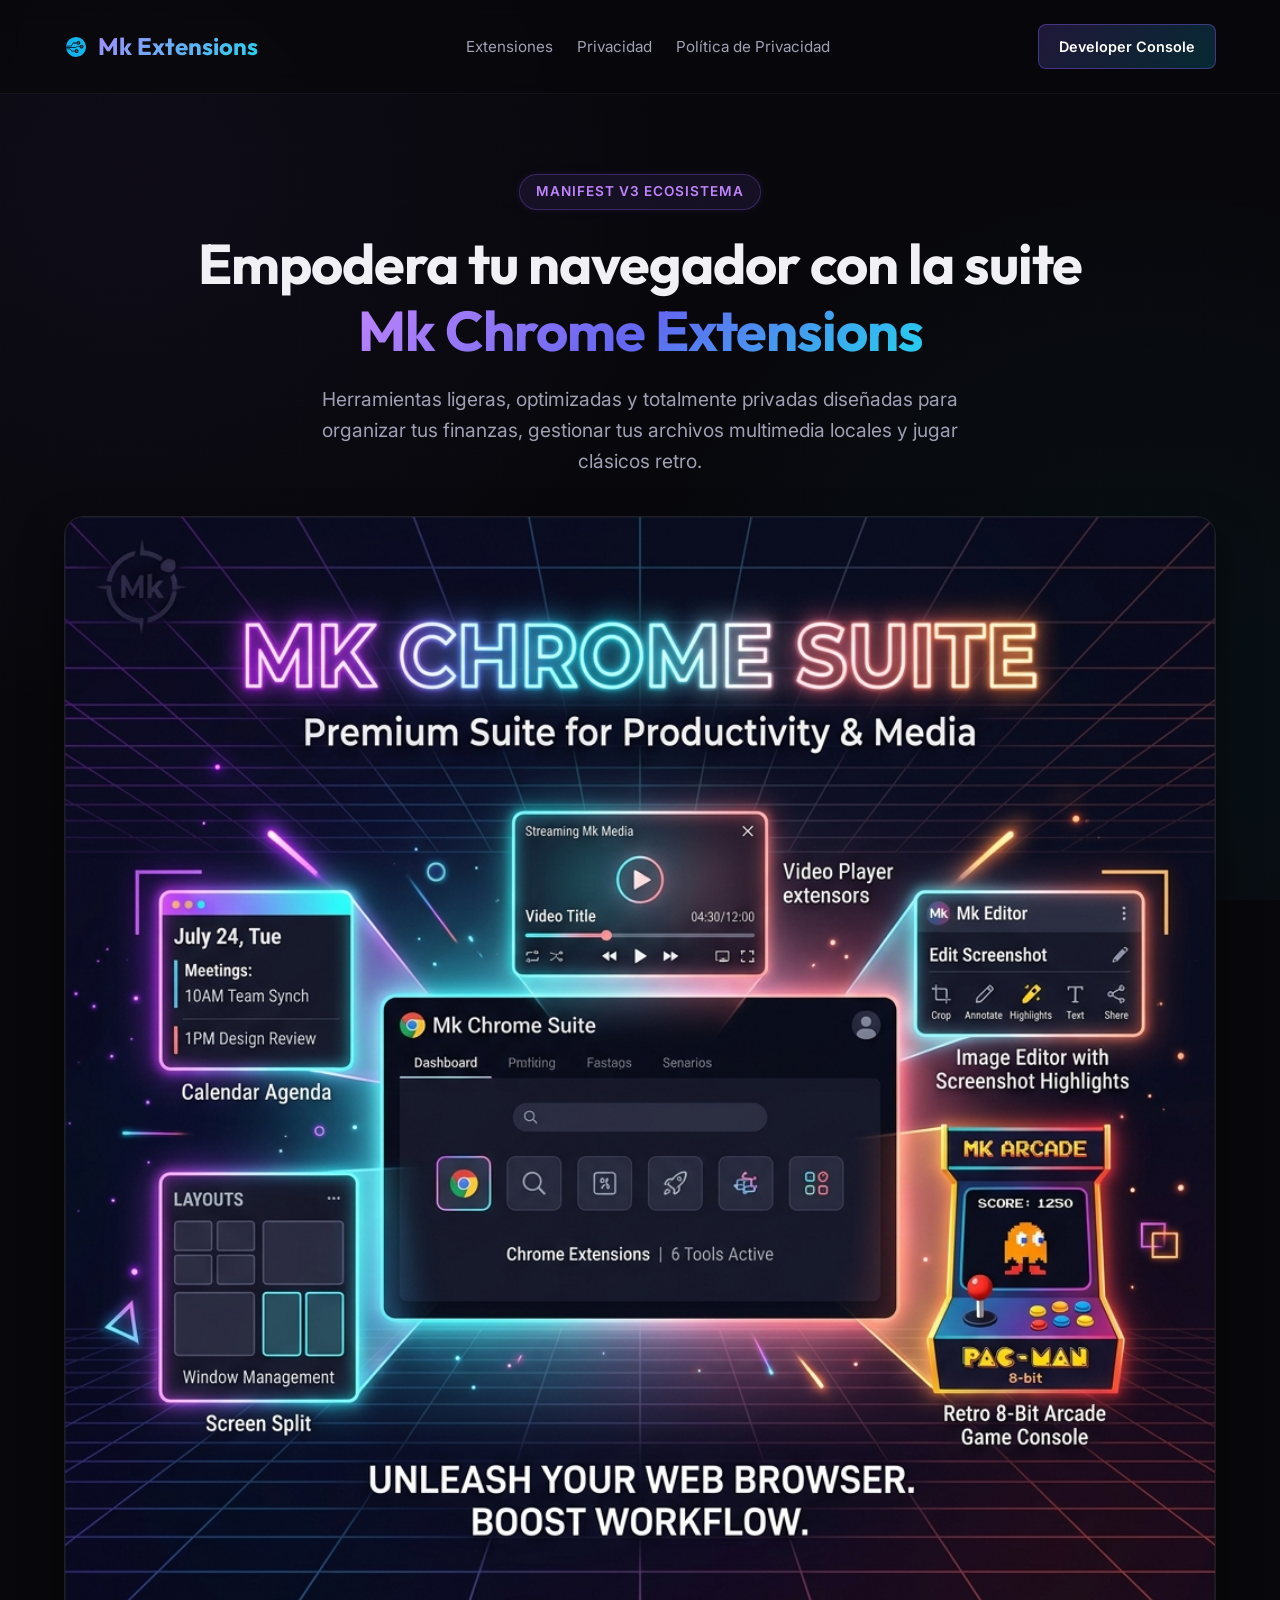
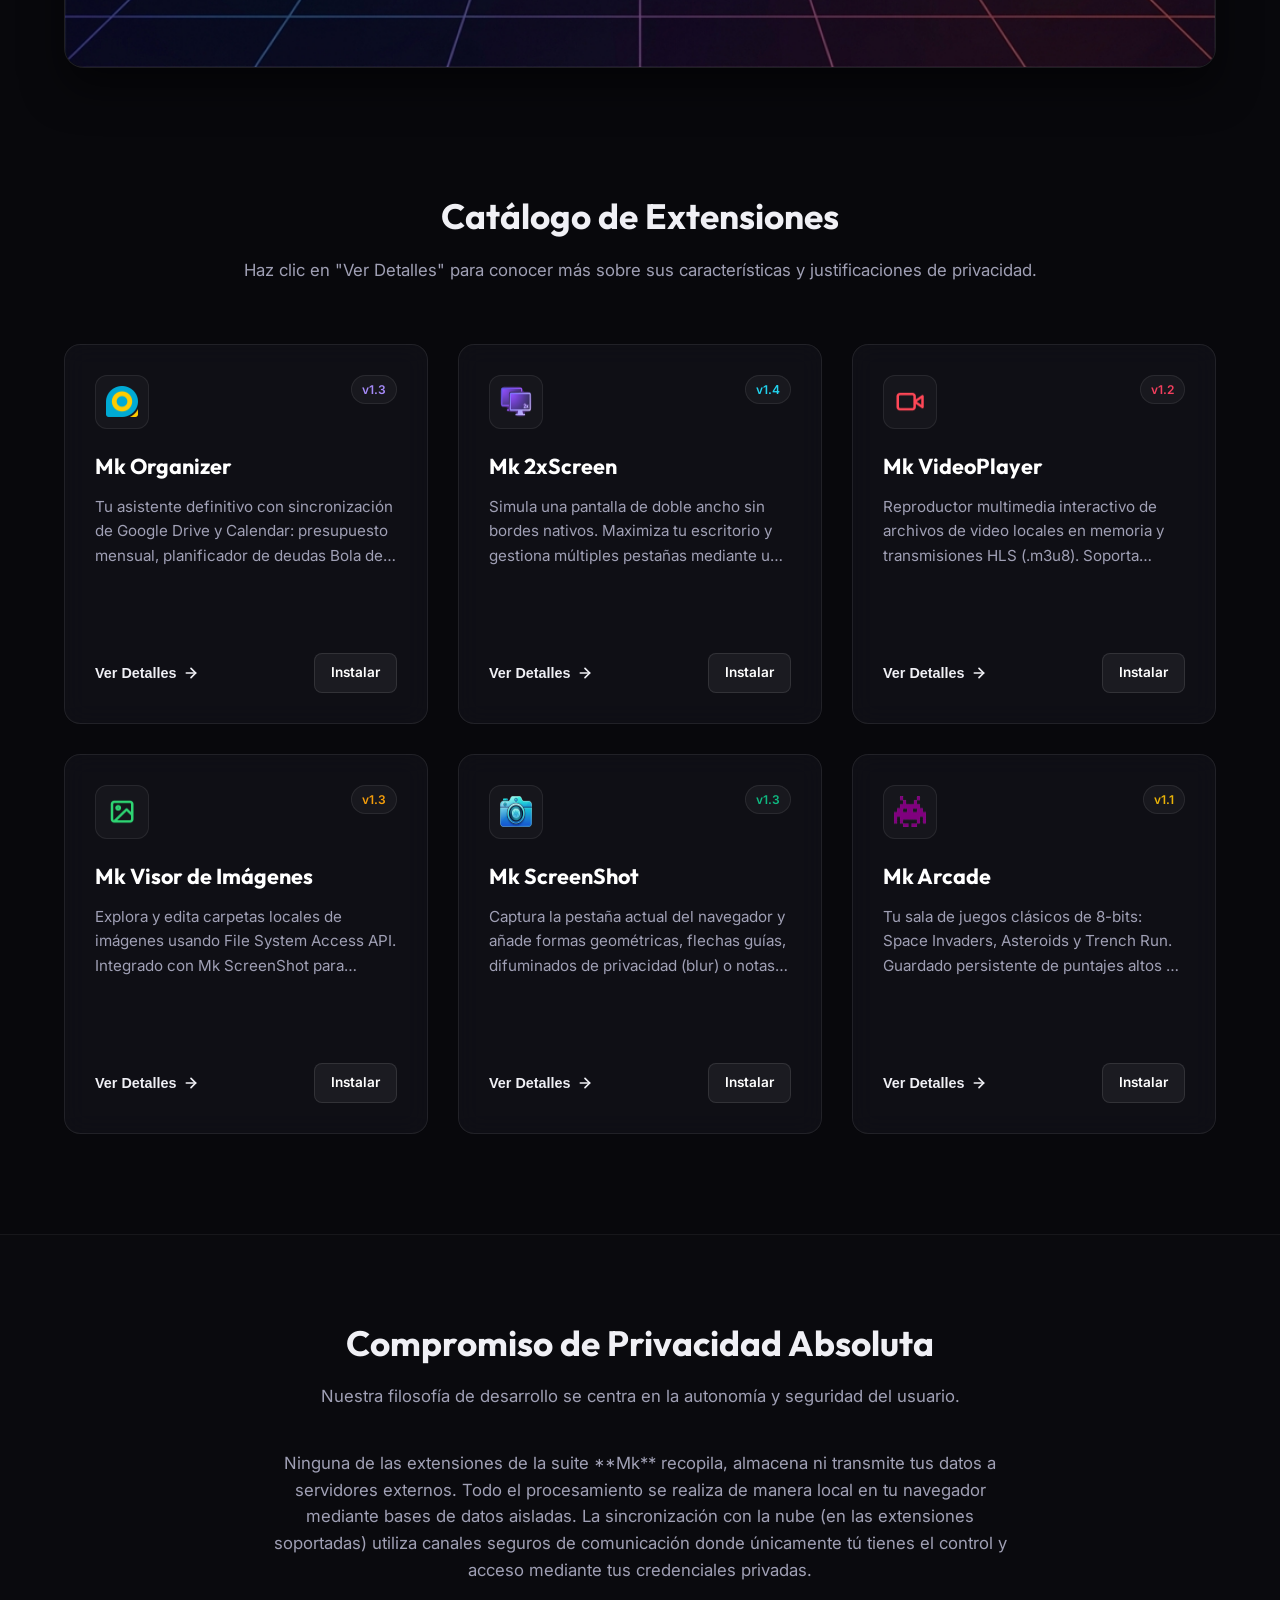
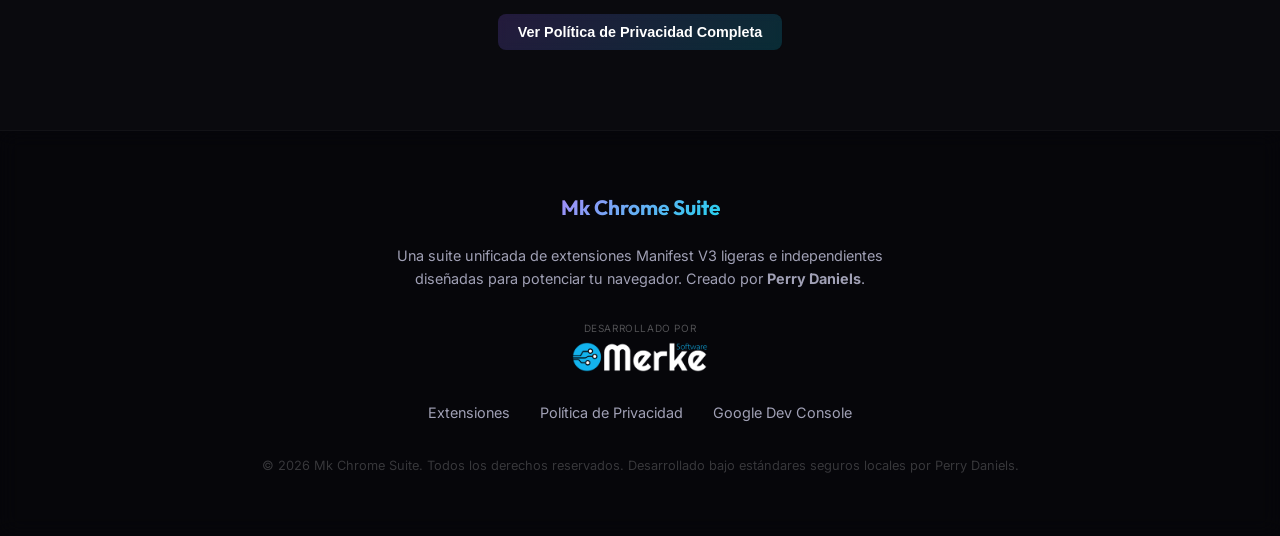
==== commit 7b8f422f: "mejoras en pagina web" ====
--- a/index.html
+++ b/index.html
@@ -96,6 +96,9 @@
             align-items: center;
             gap: 10px;
             text-decoration: none;
+        }
+
+        .logo span {
             background: linear-gradient(135deg, #a78bfa 0%, #22d3ee 100%);
             -webkit-background-clip: text;
             -webkit-text-fill-color: transparent;
@@ -281,6 +284,12 @@
             font-size: 1.8rem;
         }
 
+        .card-icon-wrapper img {
+            width: 60%;
+            height: 60%;
+            object-fit: contain;
+        }
+
         .card-version {
             font-size: 0.75rem;
             font-weight: 600;
@@ -583,7 +592,10 @@
 
     <header>
         <div class="container nav-wrapper">
-            <a href="#" class="logo font-outfit">Mk Extensions</a>
+            <a href="#" class="logo font-outfit">
+                <img src="assets/merke-icono.svg" style="width: 24px; height: 24px; object-fit: contain;" alt="Merke Icon">
+                <span>Mk Extensions</span>
+            </a>
             <ul class="nav-links">
                 <li><a href="#extensions">Extensiones</a></li>
                 <li><a href="#privacy">Privacidad</a></li>
@@ -616,16 +628,16 @@
                 <!-- 1. Mk Organizer -->
                 <div class="card" style="--glow-color: var(--glow-organizer); --icon-color: #a78bfa;" data-ext="organizer">
                     <div class="card-header">
-                        <div class="card-icon-wrapper">📅</div>
-                        <span class="card-version">v1.1</span>
+                        <div class="card-icon-wrapper"><img src="Organizer/icon128.png" alt="Mk Organizer"></div>
+                        <span class="card-version">v1.3</span>
                     </div>
                     <div class="card-body">
                         <h3>Mk Organizer</h3>
-                        <p>Tu asistente definitivo: presupuesto mensual categorizado (proyectado/confirmado), planificador de deudas por Bola de Nieve, metas de ahorro multi-moneda, Kanban y gestor de claves.</p>
+                        <p>Tu asistente definitivo con sincronización de Google Drive y Calendar: presupuesto mensual, planificador de deudas Bola de Nieve, metas de ahorro multi-moneda, Kanban y claves.</p>
                     </div>
                     <div class="card-footer">
                         <button class="btn-more">
-                            Ver Detalles
+                             Ver Detalles
                             <svg width="16" height="16" viewBox="0 0 24 24" fill="none" stroke="currentColor" stroke-width="2.5" stroke-linecap="round" stroke-linejoin="round"><line x1="5" y1="12" x2="19" y2="12"></line><polyline points="12 5 19 12 12 19"></polyline></svg>
                         </button>
                         <a href="https://chromewebstore.google.com/detail/mk-agenda-notas/phebjjgpcneapmgppmppicefookimdfk?hl=es-419&authuser=0" target="_blank" class="btn-install">Instalar</a>
@@ -635,8 +647,8 @@
                 <!-- 2. Mk 2xScreen -->
                 <div class="card" style="--glow-color: var(--glow-screen); --icon-color: #22d3ee;" data-ext="twoscreen">
                     <div class="card-header">
-                        <div class="card-icon-wrapper">🖥️</div>
-                        <span class="card-version">v1.2</span>
+                        <div class="card-icon-wrapper"><img src="2xScreen/icons/icon128.png" alt="Mk 2xScreen"></div>
+                        <span class="card-version">v1.4</span>
                     </div>
                     <div class="card-body">
                         <h3>Mk 2xScreen</h3>
@@ -644,7 +656,7 @@
                     </div>
                     <div class="card-footer">
                         <button class="btn-more">
-                            Ver Detalles
+                             Ver Detalles
                             <svg width="16" height="16" viewBox="0 0 24 24" fill="none" stroke="currentColor" stroke-width="2.5" stroke-linecap="round" stroke-linejoin="round"><line x1="5" y1="12" x2="19" y2="12"></line><polyline points="12 5 19 12 12 19"></polyline></svg>
                         </button>
                         <a href="https://chromewebstore.google.com/detail/mk-2xscreen/jhddmkehgmagebjjifoppgbdmedcnknd?hl=es-419&authuser=0" target="_blank" class="btn-install">Instalar</a>
@@ -654,8 +666,8 @@
                 <!-- 3. Mk VideoPlayer -->
                 <div class="card" style="--glow-color: var(--glow-video); --icon-color: #f43f5e;" data-ext="videoplayer">
                     <div class="card-header">
-                        <div class="card-icon-wrapper">🎬</div>
-                        <span class="card-version">v1.1</span>
+                        <div class="card-icon-wrapper"><img src="VideoPlayer/icon128.png" alt="Mk VideoPlayer"></div>
+                        <span class="card-version">v1.2</span>
                     </div>
                     <div class="card-body">
                         <h3>Mk VideoPlayer</h3>
@@ -663,7 +675,7 @@
                     </div>
                     <div class="card-footer">
                         <button class="btn-more">
-                            Ver Detalles
+                             Ver Detalles
                             <svg width="16" height="16" viewBox="0 0 24 24" fill="none" stroke="currentColor" stroke-width="2.5" stroke-linecap="round" stroke-linejoin="round"><line x1="5" y1="12" x2="19" y2="12"></line><polyline points="12 5 19 12 12 19"></polyline></svg>
                         </button>
                         <a href="https://chromewebstore.google.com/detail/mk-videoplayer/icbdlconfggomjahkjogeifimddnampi?hl=es-419&authuser=0" target="_blank" class="btn-install">Instalar</a>
@@ -673,16 +685,16 @@
                 <!-- 4. Mk Visor de Imágenes -->
                 <div class="card" style="--glow-color: var(--glow-image); --icon-color: #f59e0b;" data-ext="imageplayer">
                     <div class="card-header">
-                        <div class="card-icon-wrapper">🖼️</div>
-                        <span class="card-version">v1.1</span>
+                        <div class="card-icon-wrapper"><img src="ImagePlayer/icon128.png" alt="Mk Visor de Imágenes"></div>
+                        <span class="card-version">v1.3</span>
                     </div>
                     <div class="card-body">
                         <h3>Mk Visor de Imágenes</h3>
-                        <p>Explora y organiza directorios locales de imágenes mediante la File System Access API nativa. Realiza renombrados, desplazamientos y eliminaciones 100% de manera local.</p>
+                        <p>Explora y edita carpetas locales de imágenes usando File System Access API. Integrado con Mk ScreenShot para anotaciones rápidas, renombrados y organización local.</p>
                     </div>
                     <div class="card-footer">
                         <button class="btn-more">
-                            Ver Detalles
+                             Ver Detalles
                             <svg width="16" height="16" viewBox="0 0 24 24" fill="none" stroke="currentColor" stroke-width="2.5" stroke-linecap="round" stroke-linejoin="round"><line x1="5" y1="12" x2="19" y2="12"></line><polyline points="12 5 19 12 12 19"></polyline></svg>
                         </button>
                         <a href="https://chromewebstore.google.com/detail/mk-visor-de-im%C3%A1genes/aifhjgdmiigpkklmbjpokbkdjgojkgbb?hl=es-419&authuser=0" target="_blank" class="btn-install">Instalar</a>
@@ -692,8 +704,8 @@
                 <!-- 5. Mk ScreenShot -->
                 <div class="card" style="--glow-color: var(--glow-screenshot); --icon-color: #10b981;" data-ext="screenshot">
                     <div class="card-header">
-                        <div class="card-icon-wrapper">✂️</div>
-                        <span class="card-version">v1.1</span>
+                        <div class="card-icon-wrapper"><img src="screenshot/icon128.png" alt="Mk ScreenShot"></div>
+                        <span class="card-version">v1.3</span>
                     </div>
                     <div class="card-body">
                         <h3>Mk ScreenShot</h3>
@@ -701,7 +713,7 @@
                     </div>
                     <div class="card-footer">
                         <button class="btn-more">
-                            Ver Detalles
+                             Ver Detalles
                             <svg width="16" height="16" viewBox="0 0 24 24" fill="none" stroke="currentColor" stroke-width="2.5" stroke-linecap="round" stroke-linejoin="round"><line x1="5" y1="12" x2="19" y2="12"></line><polyline points="12 5 19 12 12 19"></polyline></svg>
                         </button>
                         <a href="https://chromewebstore.google.com/detail/mk-screenshot/fieajpanbbbpobmfajnbpgeolicijojd?hl=es-419&authuser=0" target="_blank" class="btn-install">Instalar</a>
@@ -711,8 +723,8 @@
                 <!-- 6. Mk Arcade -->
                 <div class="card" style="--glow-color: var(--glow-arcade); --icon-color: #eab308;" data-ext="arcade">
                     <div class="card-header">
-                        <div class="card-icon-wrapper">👾</div>
-                        <span class="card-version">v1.0</span>
+                        <div class="card-icon-wrapper"><img src="MkArcade/icon128.png" alt="Mk Arcade"></div>
+                        <span class="card-version">v1.1</span>
                     </div>
                     <div class="card-body">
                         <h3>Mk Arcade</h3>
@@ -720,7 +732,7 @@
                     </div>
                     <div class="card-footer">
                         <button class="btn-more">
-                            Ver Detalles
+                             Ver Detalles
                             <svg width="16" height="16" viewBox="0 0 24 24" fill="none" stroke="currentColor" stroke-width="2.5" stroke-linecap="round" stroke-linejoin="round"><line x1="5" y1="12" x2="19" y2="12"></line><polyline points="12 5 19 12 12 19"></polyline></svg>
                         </button>
                         <a href="https://chromewebstore.google.com/detail/mk-arcade/lmbbbpfpaemgbaclnbkgnjkecpoeocpc?hl=es-419&utm_source=ext_sidebar" target="_blank" class="btn-install">Instalar</a>
@@ -749,6 +761,10 @@
         <div class="container">
             <span class="footer-logo font-outfit">Mk Chrome Suite</span>
             <p class="footer-desc">Una suite unificada de extensiones Manifest V3 ligeras e independientes diseñadas para potenciar tu navegador. Creado por <strong>Perry Daniels</strong>.</p>
+            <div style="margin-top: 15px; margin-bottom: 20px;">
+                <div style="font-size: 10px; color: rgba(255,255,255,0.3); margin-bottom: 6px; letter-spacing: 0.6px; text-transform: uppercase;">Desarrollado por</div>
+                <img src="assets/merke-logo-blanco.png" style="height: 30px; object-fit: contain;" alt="Merke Software">
+            </div>
             <ul class="footer-links">
                 <li><a href="#extensions">Extensiones</a></li>
                 <li><a href="#" id="link-privacy-footer">Política de Privacidad</a></li>
@@ -837,8 +853,8 @@
         const extensionData = {
             organizer: {
                 title: "Mk Organizer",
-                icon: "📅",
-                version: "v1.1",
+                icon: '<img src="Organizer/icon128.png" alt="Mk Organizer" style="width:38px;height:38px;object-fit:contain;">',
+                version: "v1.3",
                 color: "#a78bfa",
                 link: "https://chromewebstore.google.com/detail/mk-agenda-notas/phebjjgpcneapmgppmppicefookimdfk?hl=es-419&authuser=0",
                 features: [
@@ -847,15 +863,16 @@
                     "Planificación de metas de ahorro multi-moneda (Q / US$) asociadas al presupuesto.",
                     "Tablero de tareas visual e interactivo estilo Kanban (drag & drop).",
                     "Agenda y calendario interactivo de tareas y recordatorios.",
+                    "Sincronización bidireccional opcional con Google Calendar.",
                     "Gestor de claves y contraseñas local con autocompletado nativo.",
                     "Sincronización en la nube opcional y encriptada en Google Drive (OAuth 2.0)."
                 ],
-                permissions: "Requiere 'storage' (guardado de bases de datos), 'activeTab' (sugerir y rellenar contraseñas) e 'identity' (sincronización voluntaria con Google Drive). Los permisos de Host se utilizan localmente para capturar e interceptar inicios de sesión y ofrecer guardado."
+                permissions: "Requiere 'storage' (guardado de bases de datos), 'activeTab' (sugerir y rellenar contraseñas) e 'identity' (sincronización voluntaria con Google Drive y Google Calendar). Los permisos de Host se utilizan localmente para capturar e interceptar inicios de sesión y ofrecer guardado."
             },
             twoscreen: {
                 title: "Mk 2xScreen",
-                icon: "🖥️",
-                version: "v1.2",
+                icon: '<img src="2xScreen/icons/icon128.png" alt="Mk 2xScreen" style="width:38px;height:38px;object-fit:contain;">',
+                version: "v1.4",
                 color: "#22d3ee",
                 link: "https://chromewebstore.google.com/detail/mk-2xscreen/jhddmkehgmagebjjifoppgbdmedcnknd?hl=es-419&authuser=0",
                 features: [
@@ -869,8 +886,8 @@
             },
             videoplayer: {
                 title: "Mk VideoPlayer",
-                icon: "🎬",
-                version: "v1.1",
+                icon: '<img src="VideoPlayer/icon128.png" alt="Mk VideoPlayer" style="width:38px;height:38px;object-fit:contain;">',
+                version: "v1.2",
                 color: "#f43f5e",
                 link: "https://chromewebstore.google.com/detail/mk-videoplayer/icbdlconfggomjahkjogeifimddnampi?hl=es-419&authuser=0",
                 features: [
@@ -884,14 +901,14 @@
             },
             imageplayer: {
                 title: "Mk Visor de Imágenes",
-                icon: "🖼️",
-                version: "v1.1",
+                icon: '<img src="ImagePlayer/icon128.png" alt="Mk Visor de Imágenes" style="width:38px;height:38px;object-fit:contain;">',
+                version: "v1.3",
                 color: "#f59e0b",
                 link: "https://chromewebstore.google.com/detail/mk-visor-de-im%C3%A1genes/aifhjgdmiigpkklmbjpokbkdjgojkgbb?hl=es-419&authuser=0",
                 features: [
                     "Exploración ágil de carpetas de imágenes del disco local del ordenador.",
-                    "Lightbox premium con controles de zoom y desplazamiento pan libre por arrastre.",
                     "Gestión de ficheros nativa: renombrar, mover y borrar directamente desde la app.",
+                    "Integración directa con Mk ScreenShot para editar cualquier imagen en un solo clic.",
                     "Filtros de búsqueda, ordenamiento alfabético y ordenamiento por fecha.",
                     "Desactivación controlada en dispositivos móviles o iOS para evitar errores."
                 ],
@@ -899,8 +916,8 @@
             },
             screenshot: {
                 title: "Mk ScreenShot",
-                icon: "✂️",
-                version: "v1.1",
+                icon: '<img src="screenshot/icon128.png" alt="Mk ScreenShot" style="width:38px;height:38px;object-fit:contain;">',
+                version: "v1.3",
                 color: "#10b981",
                 link: "https://chromewebstore.google.com/detail/mk-screenshot/fieajpanbbbpobmfajnbpgeolicijojd?hl=es-419&authuser=0",
                 features: [
@@ -914,8 +931,8 @@
             },
             arcade: {
                 title: "Mk Arcade",
-                icon: "👾",
-                version: "v1.0",
+                icon: '<img src="MkArcade/icon128.png" alt="Mk Arcade" style="width:38px;height:38px;object-fit:contain;">',
+                version: "v1.1",
                 color: "#eab308",
                 link: "https://chromewebstore.google.com/detail/mk-arcade/lmbbbpfpaemgbaclnbkgnjkecpoeocpc?hl=es-419&utm_source=ext_sidebar",
                 features: [
@@ -944,7 +961,7 @@
                     e.stopPropagation();
                     
                     // Fill modal details
-                    document.getElementById('modal-icon').innerText = data.icon;
+                    document.getElementById('modal-icon').innerHTML = data.icon;
                     document.getElementById('modal-title').innerText = data.title;
                     document.getElementById('modal-ver').innerText = data.version;
                     document.getElementById('modal-perm-desc').innerText = data.permissions;
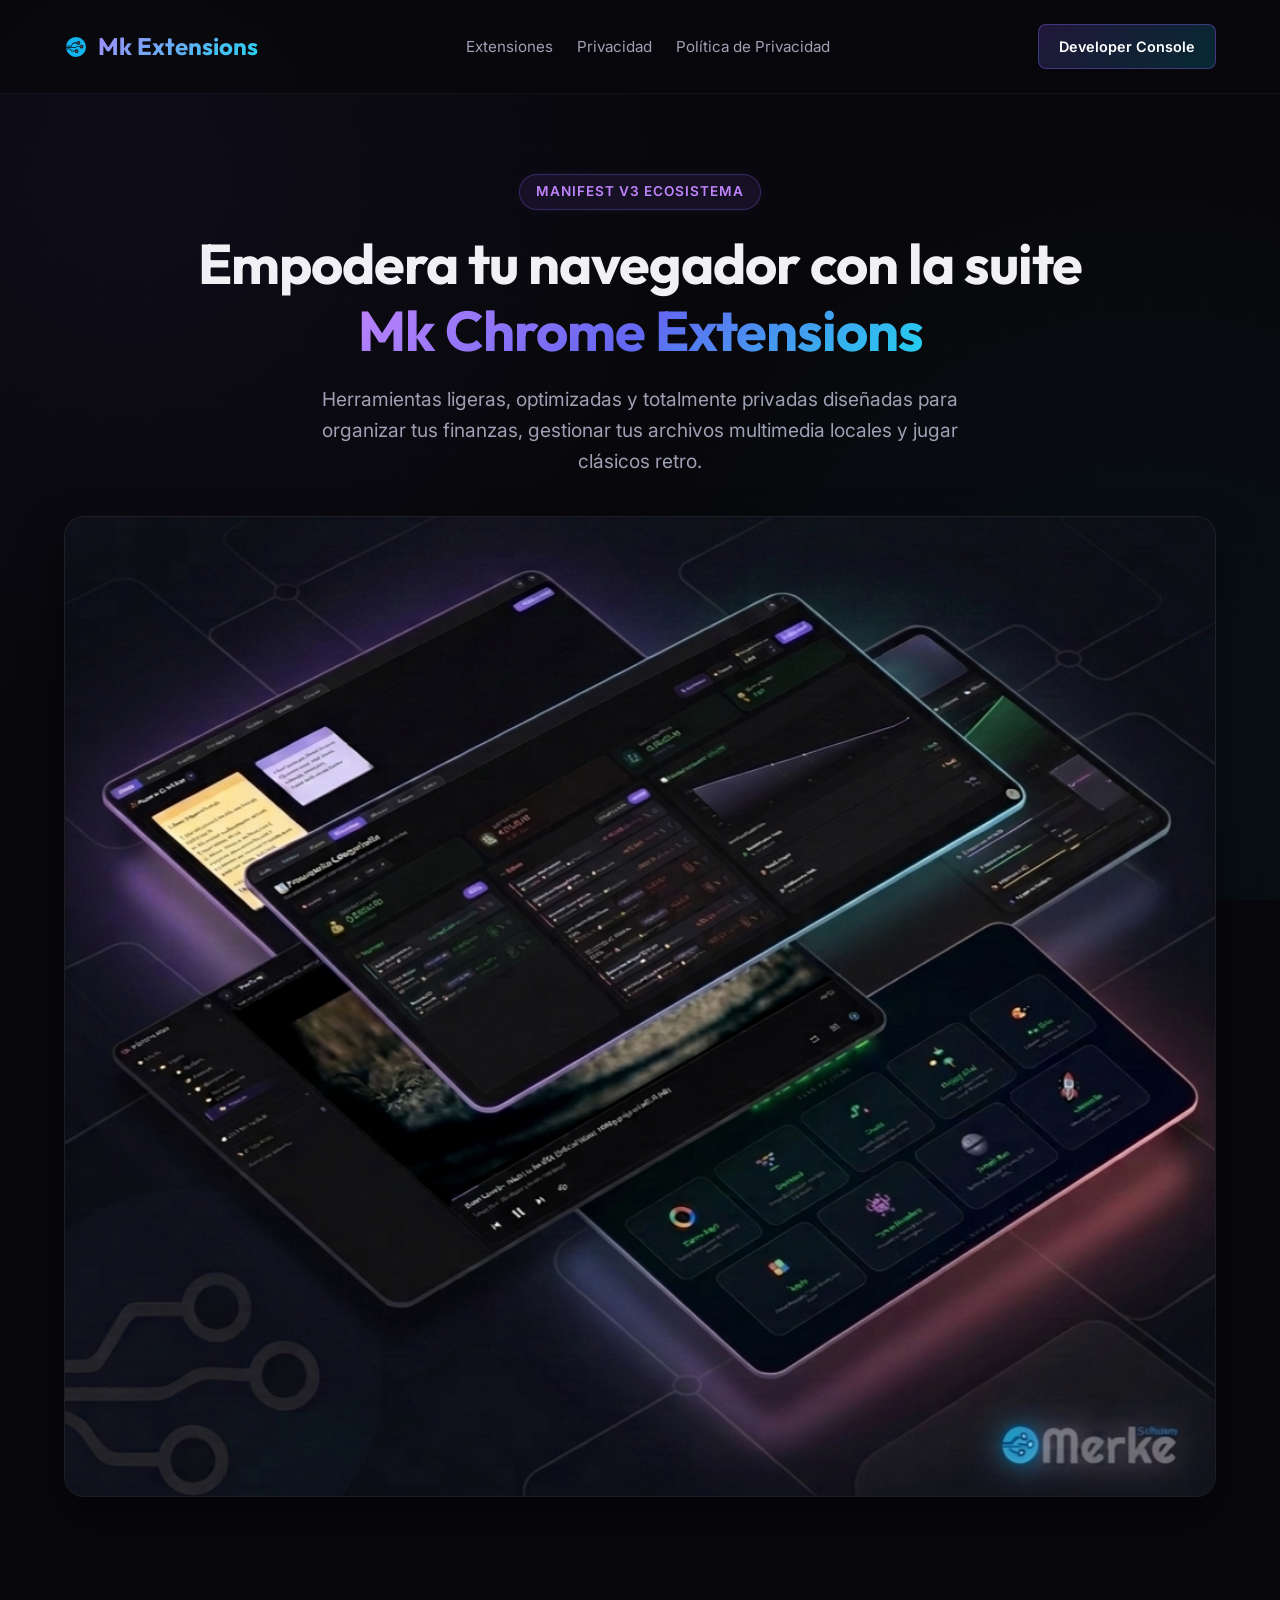
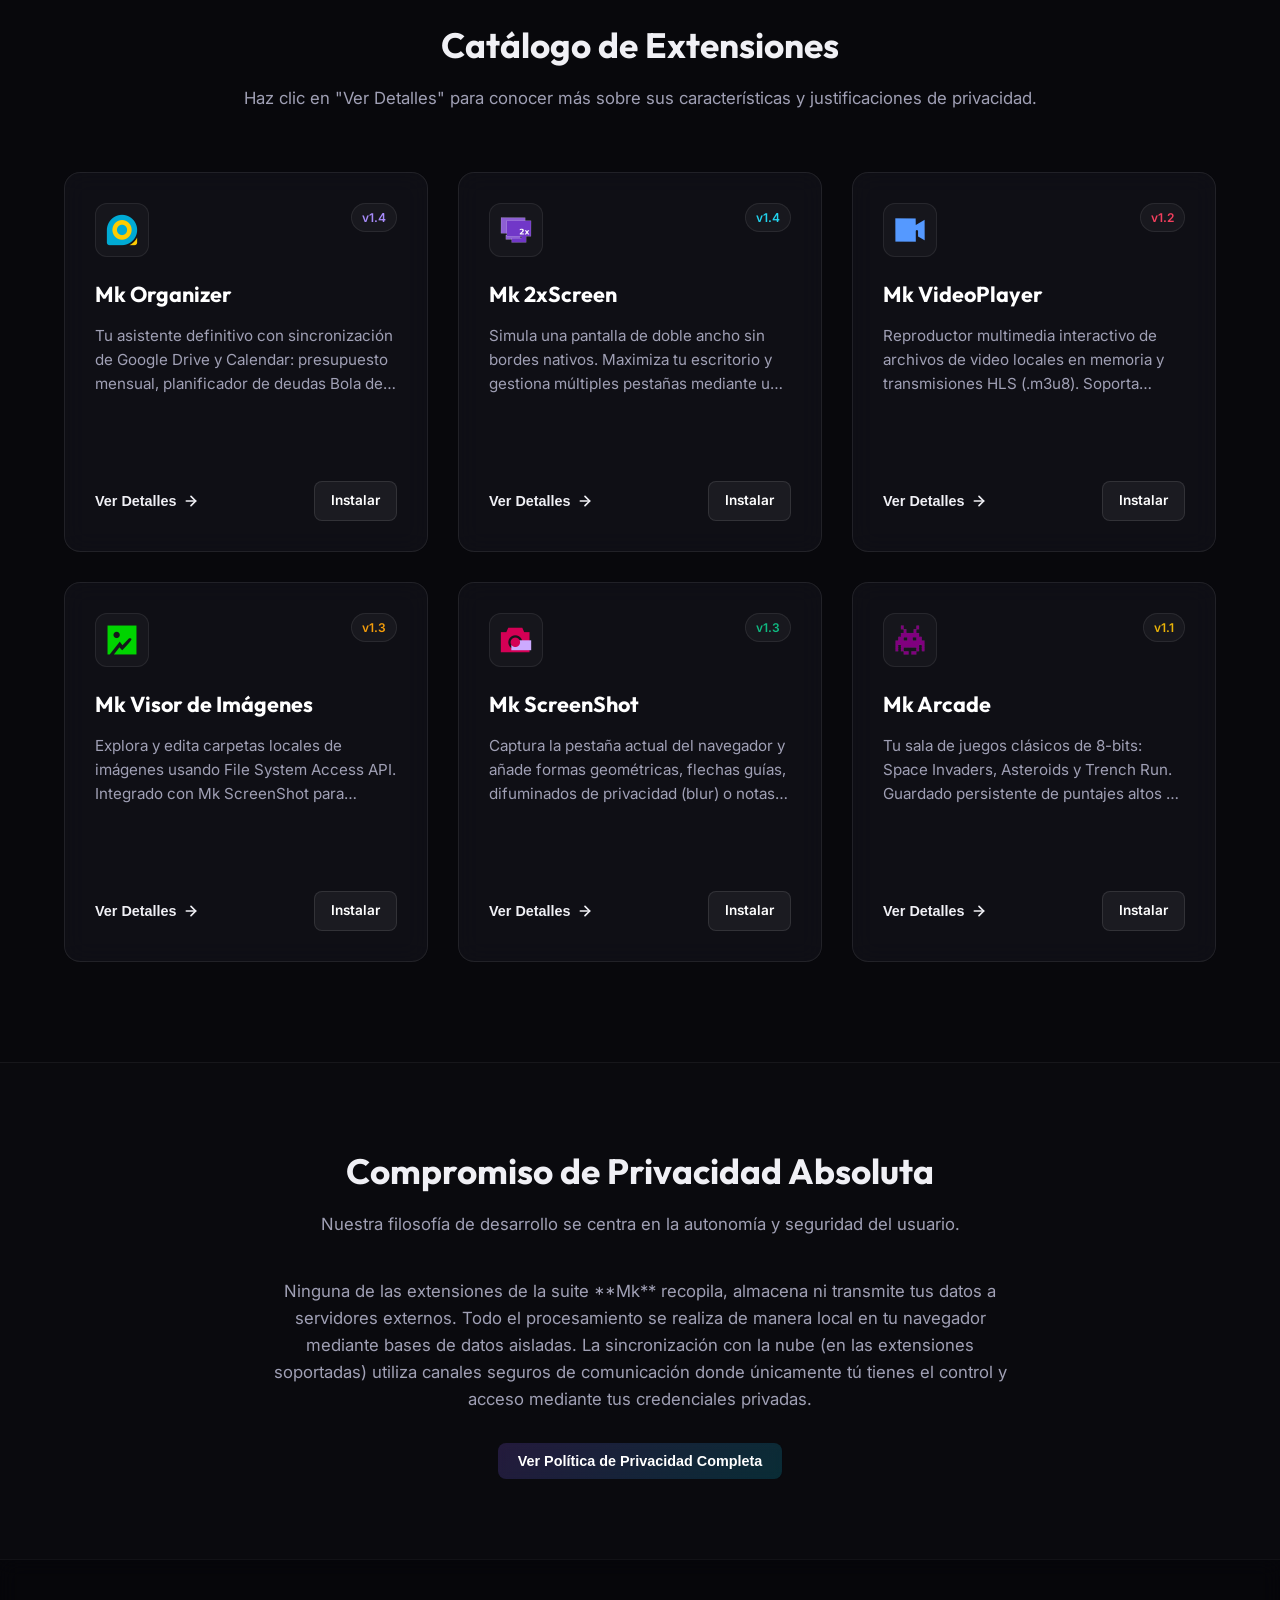
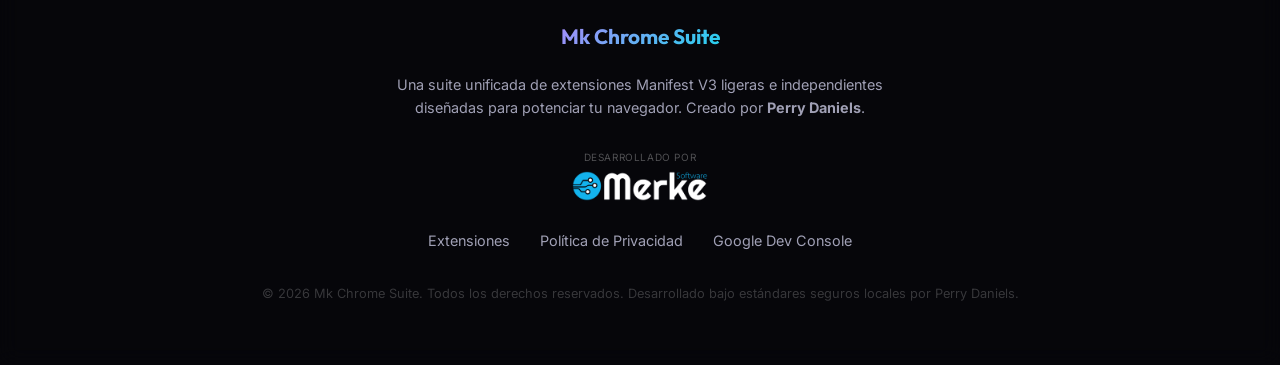
==== commit 3ece678f: "actualizacion de imagen" ====
--- a/index.html
+++ b/index.html
@@ -629,7 +629,7 @@
                 <div class="card" style="--glow-color: var(--glow-organizer); --icon-color: #a78bfa;" data-ext="organizer">
                     <div class="card-header">
                         <div class="card-icon-wrapper"><img src="Organizer/icon128.png" alt="Mk Organizer"></div>
-                        <span class="card-version">v1.3</span>
+                        <span class="card-version">v1.4</span>
                     </div>
                     <div class="card-body">
                         <h3>Mk Organizer</h3>
@@ -854,7 +854,7 @@
             organizer: {
                 title: "Mk Organizer",
                 icon: '<img src="Organizer/icon128.png" alt="Mk Organizer" style="width:38px;height:38px;object-fit:contain;">',
-                version: "v1.3",
+                version: "v1.4",
                 color: "#a78bfa",
                 link: "https://chromewebstore.google.com/detail/mk-agenda-notas/phebjjgpcneapmgppmppicefookimdfk?hl=es-419&authuser=0",
                 features: [
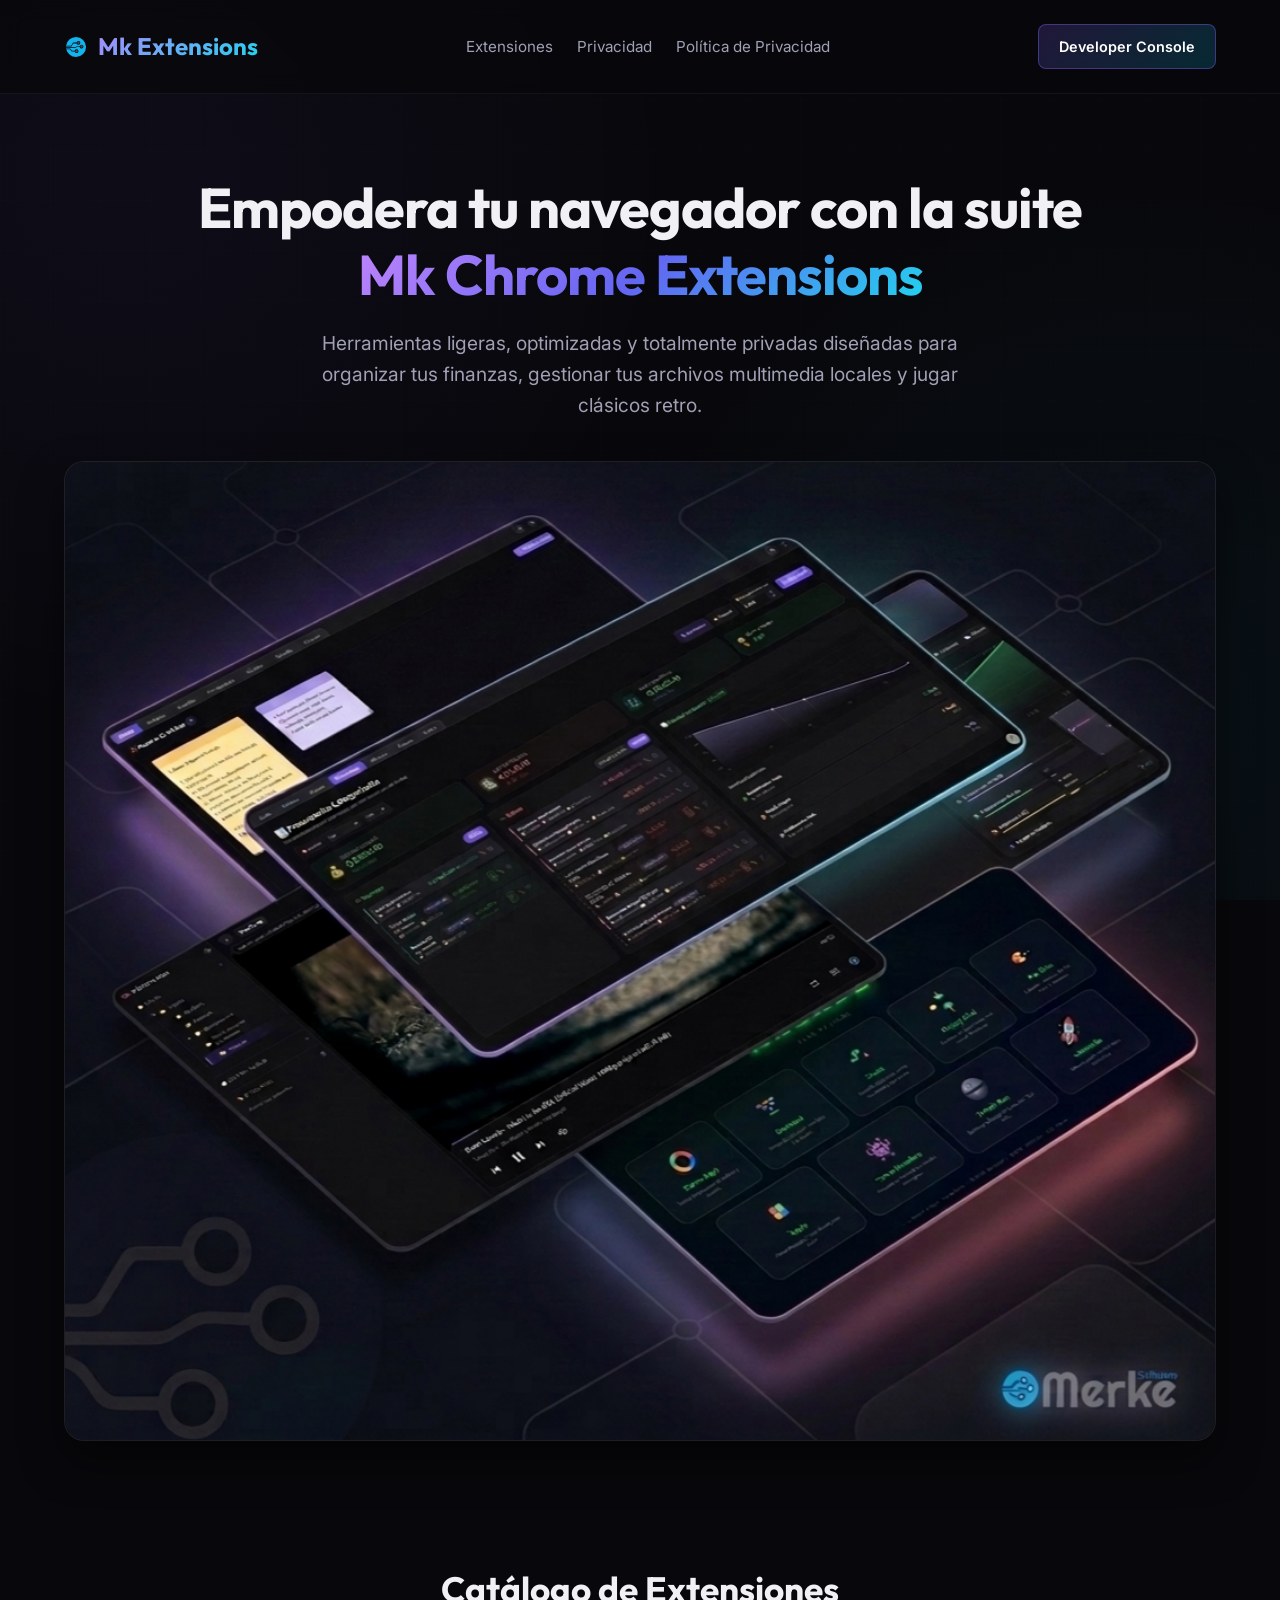
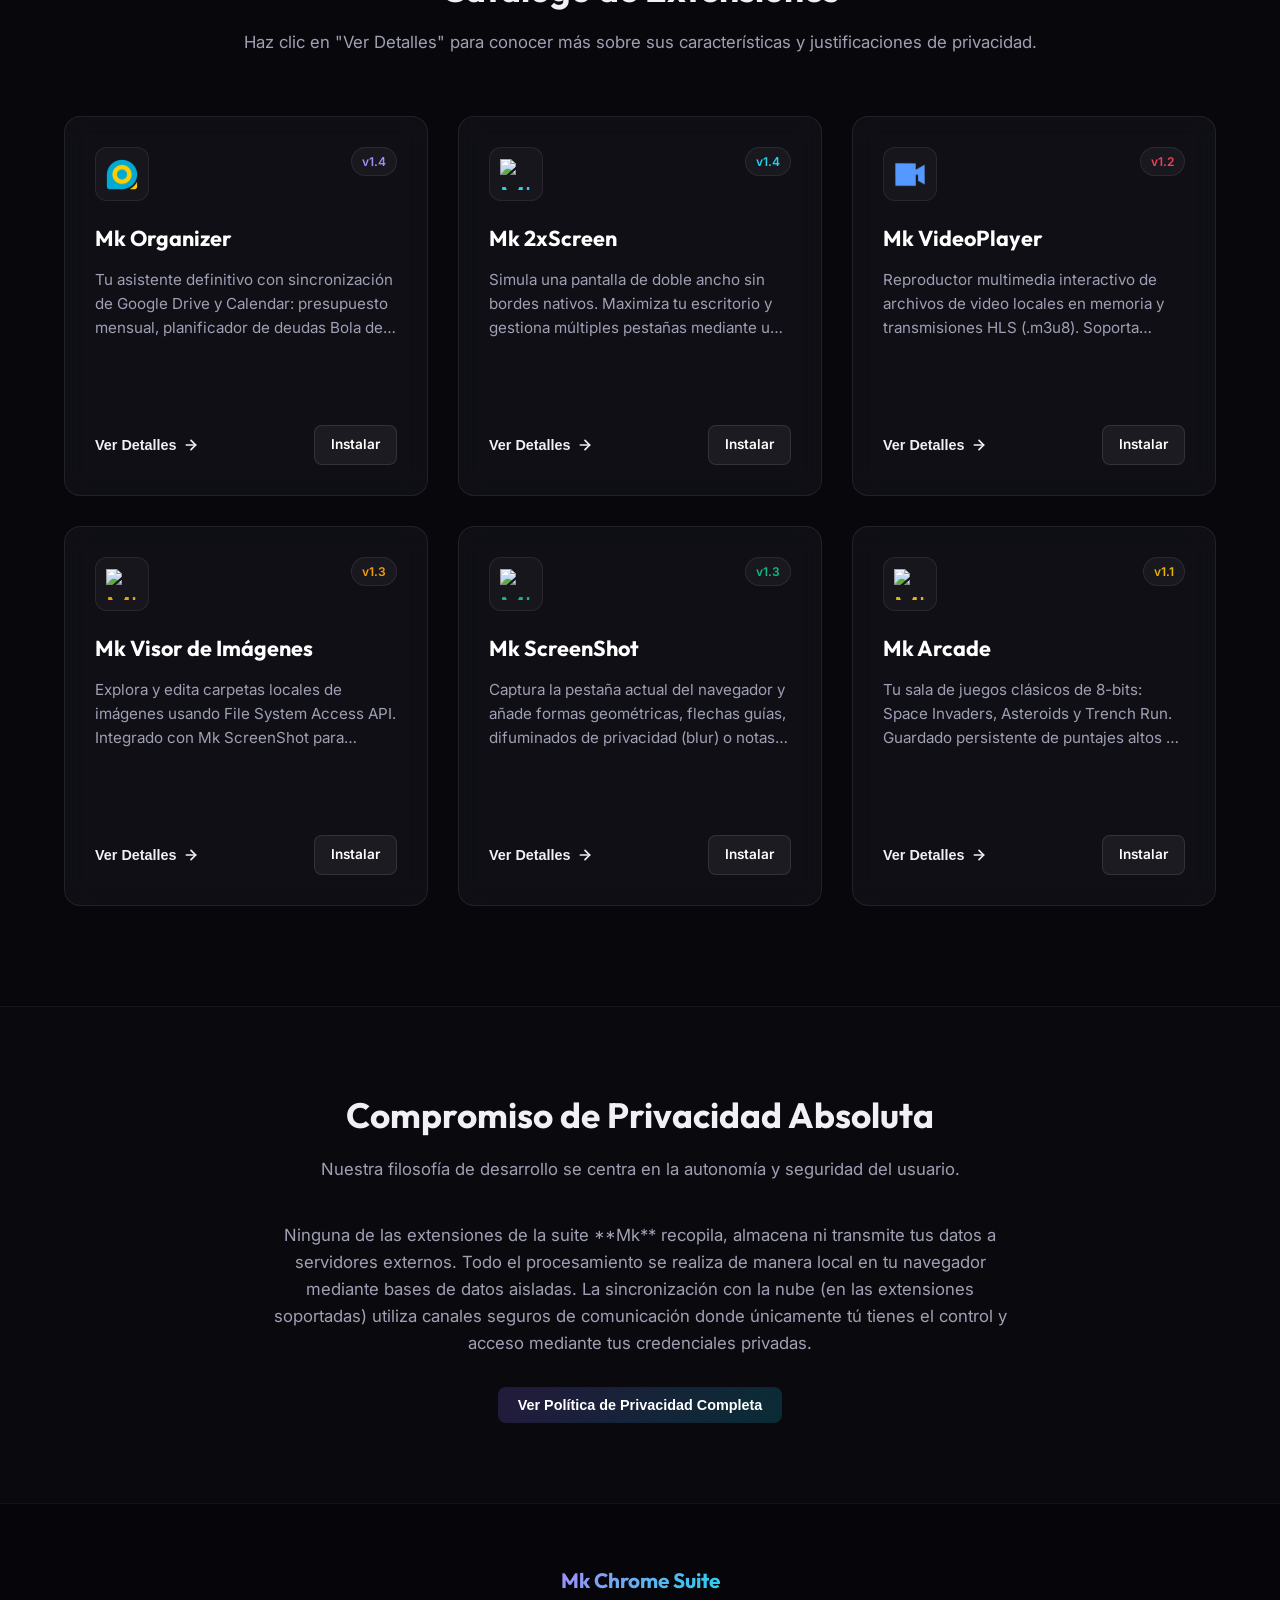
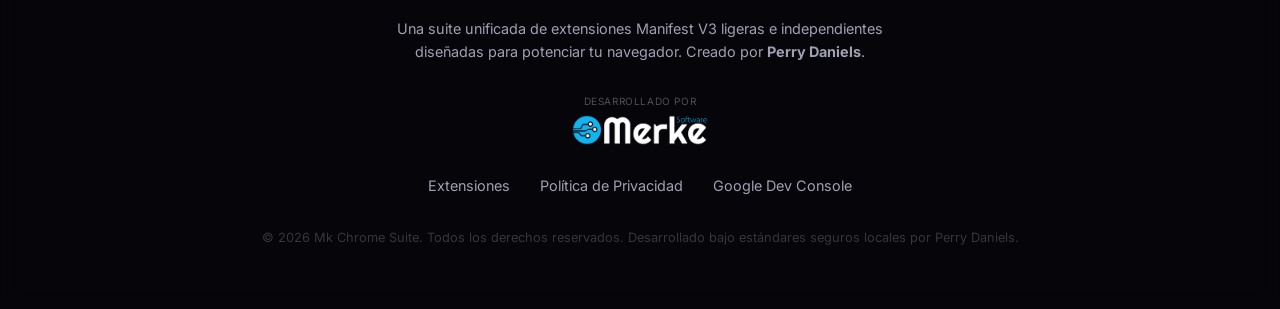
==== commit 95761c97: "correccion de la pagina" ====
--- a/index.html
+++ b/index.html
@@ -608,7 +608,6 @@
     <main class="container">
         <!-- Hero Section -->
         <section class="hero">
-            <div class="badge">Manifest V3 Ecosistema</div>
             <h1>Empodera tu navegador con la suite <br><span>Mk Chrome Extensions</span></h1>
             <p>Herramientas ligeras, optimizadas y totalmente privadas diseñadas para organizar tus finanzas, gestionar tus archivos multimedia locales y jugar clásicos retro.</p>
             
@@ -647,7 +646,7 @@
                 <!-- 2. Mk 2xScreen -->
                 <div class="card" style="--glow-color: var(--glow-screen); --icon-color: #22d3ee;" data-ext="twoscreen">
                     <div class="card-header">
-                        <div class="card-icon-wrapper"><img src="2xScreen/icons/icon128.png" alt="Mk 2xScreen"></div>
+                        <div class="card-icon-wrapper"><img src="2xScreen/icon128.png" alt="Mk 2xScreen"></div>
                         <span class="card-version">v1.4</span>
                     </div>
                     <div class="card-body">
@@ -685,7 +684,7 @@
                 <!-- 4. Mk Visor de Imágenes -->
                 <div class="card" style="--glow-color: var(--glow-image); --icon-color: #f59e0b;" data-ext="imageplayer">
                     <div class="card-header">
-                        <div class="card-icon-wrapper"><img src="ImagePlayer/icon128.png" alt="Mk Visor de Imágenes"></div>
+                        <div class="card-icon-wrapper"><img src="VisorDeImagenes/icon128.png" alt="Mk Visor de Imágenes"></div>
                         <span class="card-version">v1.3</span>
                     </div>
                     <div class="card-body">
@@ -704,7 +703,7 @@
                 <!-- 5. Mk ScreenShot -->
                 <div class="card" style="--glow-color: var(--glow-screenshot); --icon-color: #10b981;" data-ext="screenshot">
                     <div class="card-header">
-                        <div class="card-icon-wrapper"><img src="screenshot/icon128.png" alt="Mk ScreenShot"></div>
+                        <div class="card-icon-wrapper"><img src="ScreenShot/icon128.png" alt="Mk ScreenShot"></div>
                         <span class="card-version">v1.3</span>
                     </div>
                     <div class="card-body">
@@ -723,7 +722,7 @@
                 <!-- 6. Mk Arcade -->
                 <div class="card" style="--glow-color: var(--glow-arcade); --icon-color: #eab308;" data-ext="arcade">
                     <div class="card-header">
-                        <div class="card-icon-wrapper"><img src="MkArcade/icon128.png" alt="Mk Arcade"></div>
+                        <div class="card-icon-wrapper"><img src="Arcade/icon128.png" alt="Mk Arcade"></div>
                         <span class="card-version">v1.1</span>
                     </div>
                     <div class="card-body">
@@ -763,7 +762,7 @@
             <p class="footer-desc">Una suite unificada de extensiones Manifest V3 ligeras e independientes diseñadas para potenciar tu navegador. Creado por <strong>Perry Daniels</strong>.</p>
             <div style="margin-top: 15px; margin-bottom: 20px;">
                 <div style="font-size: 10px; color: rgba(255,255,255,0.3); margin-bottom: 6px; letter-spacing: 0.6px; text-transform: uppercase;">Desarrollado por</div>
-                <img src="assets/merke-logo-blanco.png" style="height: 30px; object-fit: contain;" alt="Merke Software">
+                <a href="https://merke.net/" target="_blank"><img src="assets/merke-logo-blanco.png" style="height: 30px; object-fit: contain;" alt="Merke Software"></a>
             </div>
             <ul class="footer-links">
                 <li><a href="#extensions">Extensiones</a></li>
@@ -871,7 +870,7 @@
             },
             twoscreen: {
                 title: "Mk 2xScreen",
-                icon: '<img src="2xScreen/icons/icon128.png" alt="Mk 2xScreen" style="width:38px;height:38px;object-fit:contain;">',
+                icon: '<img src="2xScreen/icon128.png" alt="Mk 2xScreen" style="width:38px;height:38px;object-fit:contain;">',
                 version: "v1.4",
                 color: "#22d3ee",
                 link: "https://chromewebstore.google.com/detail/mk-2xscreen/jhddmkehgmagebjjifoppgbdmedcnknd?hl=es-419&authuser=0",
@@ -901,7 +900,7 @@
             },
             imageplayer: {
                 title: "Mk Visor de Imágenes",
-                icon: '<img src="ImagePlayer/icon128.png" alt="Mk Visor de Imágenes" style="width:38px;height:38px;object-fit:contain;">',
+                icon: '<img src="VisorDeImagenes/icon128.png" alt="Mk Visor de Imágenes" style="width:38px;height:38px;object-fit:contain;">',
                 version: "v1.3",
                 color: "#f59e0b",
                 link: "https://chromewebstore.google.com/detail/mk-visor-de-im%C3%A1genes/aifhjgdmiigpkklmbjpokbkdjgojkgbb?hl=es-419&authuser=0",
@@ -916,7 +915,7 @@
             },
             screenshot: {
                 title: "Mk ScreenShot",
-                icon: '<img src="screenshot/icon128.png" alt="Mk ScreenShot" style="width:38px;height:38px;object-fit:contain;">',
+                icon: '<img src="ScreenShot/icon128.png" alt="Mk ScreenShot" style="width:38px;height:38px;object-fit:contain;">',
                 version: "v1.3",
                 color: "#10b981",
                 link: "https://chromewebstore.google.com/detail/mk-screenshot/fieajpanbbbpobmfajnbpgeolicijojd?hl=es-419&authuser=0",
@@ -931,7 +930,7 @@
             },
             arcade: {
                 title: "Mk Arcade",
-                icon: '<img src="MkArcade/icon128.png" alt="Mk Arcade" style="width:38px;height:38px;object-fit:contain;">',
+                icon: '<img src="Arcade/icon128.png" alt="Mk Arcade" style="width:38px;height:38px;object-fit:contain;">',
                 version: "v1.1",
                 color: "#eab308",
                 link: "https://chromewebstore.google.com/detail/mk-arcade/lmbbbpfpaemgbaclnbkgnjkecpoeocpc?hl=es-419&utm_source=ext_sidebar",
